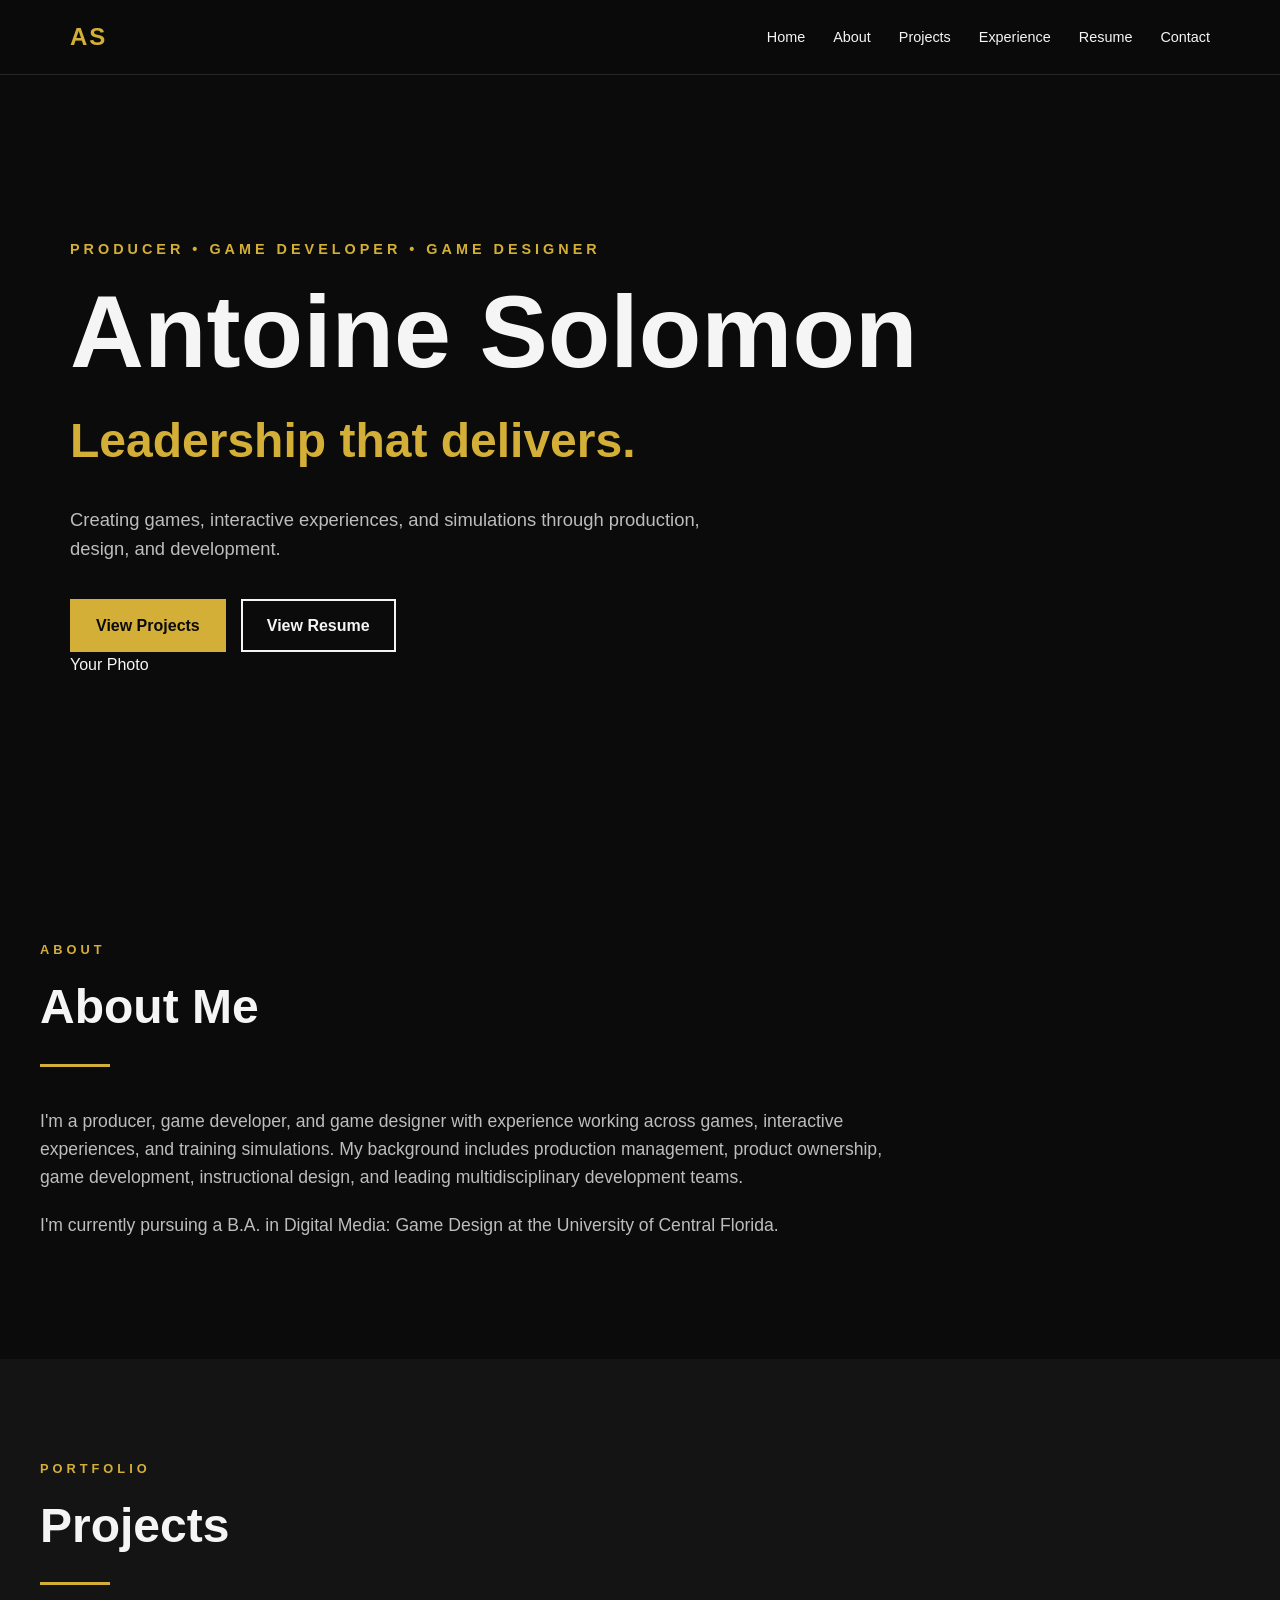
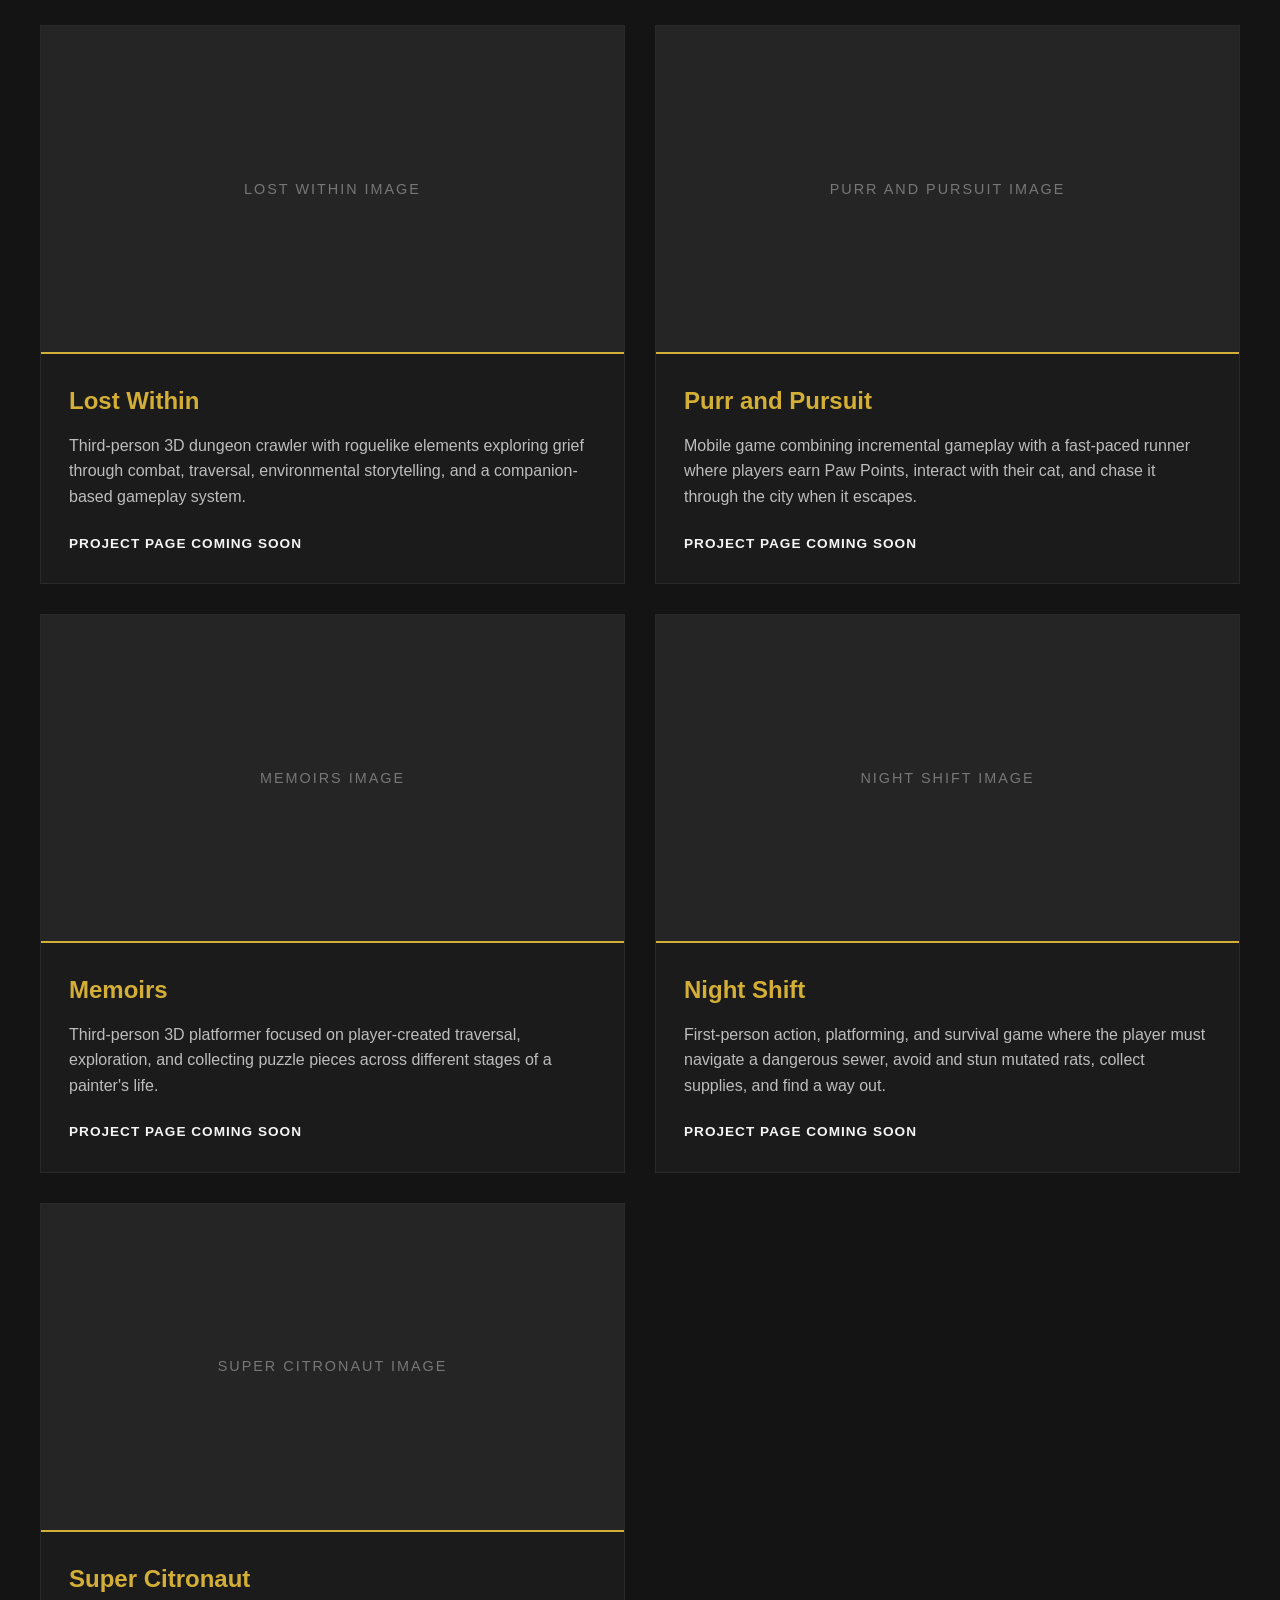
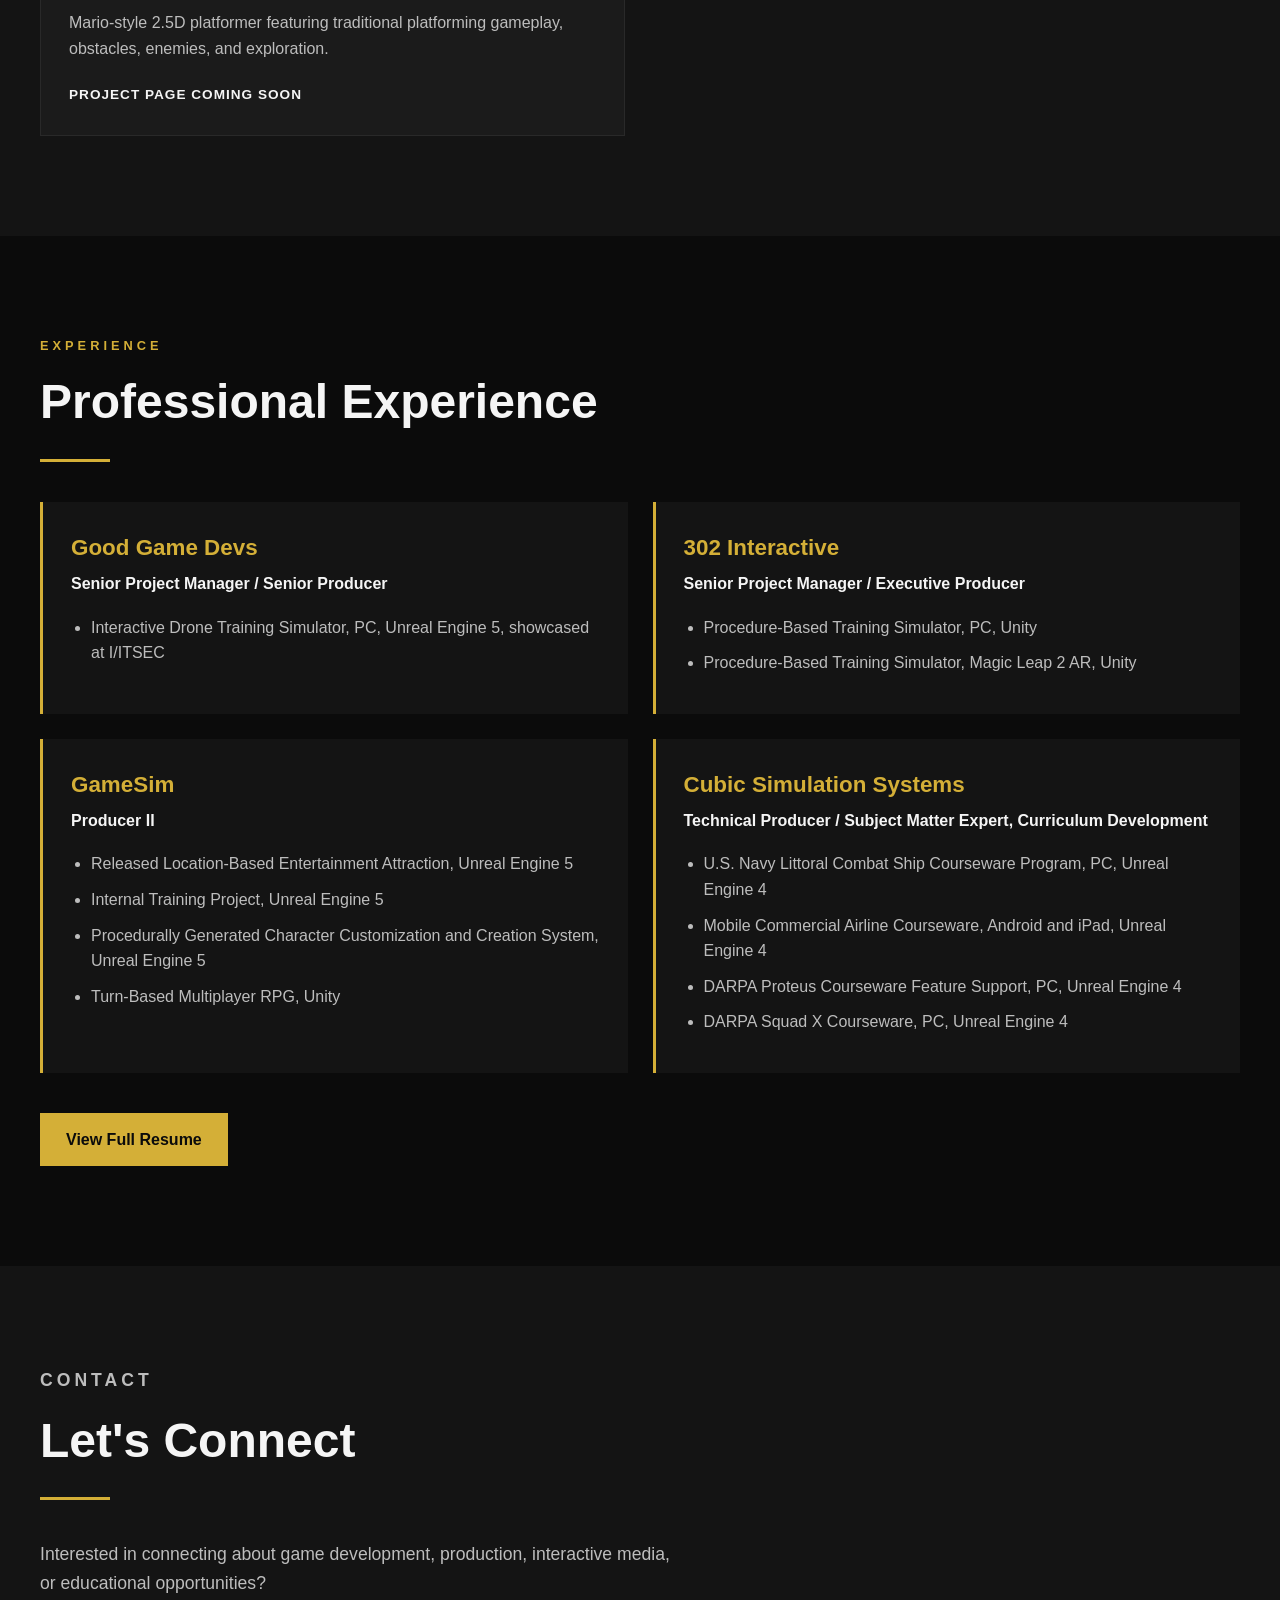
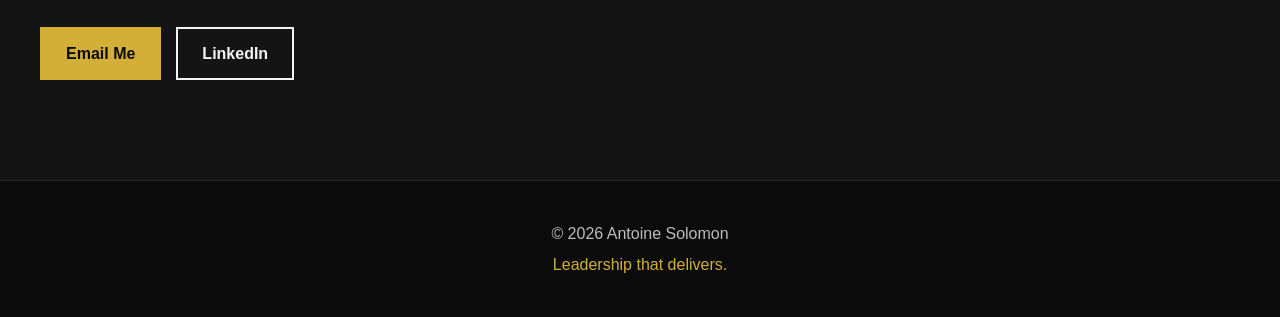
==== index.html @ 5e84ea62 "Update index.html" ====
<!DOCTYPE html>
<html lang="en">

<head>
    <meta charset="UTF-8">
    <meta name="viewport" content="width=device-width, initial-scale=1.0">

    <title>Antoine Solomon | Portfolio</title>

    <link rel="stylesheet" href="style.css">
</head>

<body>

    <!-- Navigation -->
    <nav class="navbar">

        <div class="nav-container">

            <a href="#home" class="nav-logo">AS</a>

            <div class="nav-links">
                <a href="#home">Home</a>
                <a href="#about">About</a>
                <a href="#projects">Projects</a>
                <a href="#experience">Experience</a>
                <a href="resume.html">Resume</a>
                <a href="#contact">Contact</a>
            </div>

        </div>

    </nav>


    <main>

        <!-- Hero -->
        <section id="home" class="hero">

            <div class="hero-container">

                <!-- Hero Text -->
                <div class="hero-content">

                    <p class="hero-intro">
                        PRODUCER • GAME DEVELOPER • GAME DESIGNER
                    </p>

                    <h1>Antoine Solomon</h1>

                    <h2>Leadership that delivers.</h2>

                    <p class="hero-description">
                        Creating games, interactive experiences, and simulations
                        through production, design, and development.
                    </p>

                    <div class="hero-buttons">

                        <a href="#projects" class="button primary-button">
                            View Projects
                        </a>

                        <a href="resume.html" class="button secondary-button">
                            View Resume
                        </a>

                    </div>

                </div>


                <!-- Personal Photo Placeholder -->
                <div class="hero-photo">

                    <div class="photo-placeholder">
                        <span>Your Photo</span>
                    </div>

                </div>

            </div>

        </section>


        <!-- About -->
        <section id="about" class="content-section">

            <div class="section-container">

                <p class="section-label">ABOUT</p>

                <h2>About Me</h2>

                <div class="gold-line"></div>

                <div class="about-content">

                    <p>
                        I'm a producer, game developer, and game designer with
                        experience working across games, interactive experiences,
                        and training simulations. My background includes production
                        management, product ownership, game development,
                        instructional design, and leading multidisciplinary
                        development teams.
                    </p>

                    <p>
                        I'm currently pursuing a B.A. in Digital Media: Game Design
                        at the University of Central Florida.
                    </p>

                </div>

            </div>

        </section>


        <!-- Projects -->
        <section id="projects" class="content-section alternate-section">

            <div class="section-container">

                <p class="section-label">PORTFOLIO</p>

                <h2>Projects</h2>

                <div class="gold-line"></div>


                <div class="project-grid">


                    <!-- Lost Within -->
                    <article class="project-card">

                        <div class="project-image">
                            <span>Lost Within Image</span>
                        </div>

                        <div class="project-info">

                            <h3>Lost Within</h3>

                            <p>
                                Third-person 3D dungeon crawler with roguelike
                                elements exploring grief through combat, traversal,
                                environmental storytelling, and a companion-based
                                gameplay system.
                            </p>

                            <span class="project-link">
                                Project Page Coming Soon
                            </span>

                        </div>

                    </article>


                    <!-- Purr and Pursuit -->
                    <article class="project-card">

                        <div class="project-image">
                            <span>Purr and Pursuit Image</span>
                        </div>

                        <div class="project-info">

                            <h3>Purr and Pursuit</h3>

                            <p>
                                Mobile game combining incremental gameplay with a
                                fast-paced runner where players earn Paw Points,
                                interact with their cat, and chase it through the
                                city when it escapes.
                            </p>

                            <span class="project-link">
                                Project Page Coming Soon
                            </span>

                        </div>

                    </article>


                    <!-- Memoirs -->
                    <article class="project-card">

                        <div class="project-image">
                            <span>Memoirs Image</span>
                        </div>

                        <div class="project-info">

                            <h3>Memoirs</h3>

                            <p>
                                Third-person 3D platformer focused on player-created
                                traversal, exploration, and collecting puzzle pieces
                                across different stages of a painter's life.
                            </p>

                            <span class="project-link">
                                Project Page Coming Soon
                            </span>

                        </div>

                    </article>


                    <!-- Night Shift -->
                    <article class="project-card">

                        <div class="project-image">
                            <span>Night Shift Image</span>
                        </div>

                        <div class="project-info">

                            <h3>Night Shift</h3>

                            <p>
                                First-person action, platforming, and survival game
                                where the player must navigate a dangerous sewer,
                                avoid and stun mutated rats, collect supplies, and
                                find a way out.
                            </p>

                            <span class="project-link">
                                Project Page Coming Soon
                            </span>

                        </div>

                    </article>


                    <!-- Super Citronaut -->
                    <article class="project-card">

                        <div class="project-image">
                            <span>Super Citronaut Image</span>
                        </div>

                        <div class="project-info">

                            <h3>Super Citronaut</h3>

                            <p>
                                Mario-style 2.5D platformer featuring traditional
                                platforming gameplay, obstacles, enemies, and
                                exploration.
                            </p>

                            <span class="project-link">
                                Project Page Coming Soon
                            </span>

                        </div>

                    </article>


                </div>

            </div>

        </section>


        <!-- Professional Experience -->
        <section id="experience" class="content-section">

            <div class="section-container">

                <p class="section-label">EXPERIENCE</p>

                <h2>Professional Experience</h2>

                <div class="gold-line"></div>


                <div class="experience-grid">


                    <!-- Good Game Devs -->
                    <article class="experience-card">

                        <h3>Good Game Devs</h3>

                        <h4>
                            Senior Project Manager / Senior Producer
                        </h4>

                        <ul>
                            <li>
                                Interactive Drone Training Simulator,
                                PC, Unreal Engine 5, showcased at I/ITSEC
                            </li>
                        </ul>

                    </article>


                    <!-- 302 Interactive -->
                    <article class="experience-card">

                        <h3>302 Interactive</h3>

                        <h4>
                            Senior Project Manager / Executive Producer
                        </h4>

                        <ul>
                            <li>
                                Procedure-Based Training Simulator,
                                PC, Unity
                            </li>

                            <li>
                                Procedure-Based Training Simulator,
                                Magic Leap 2 AR, Unity
                            </li>
                        </ul>

                    </article>


                    <!-- GameSim -->
                    <article class="experience-card">

                        <h3>GameSim</h3>

                        <h4>Producer II</h4>

                        <ul>
                            <li>
                                Released Location-Based Entertainment Attraction,
                                Unreal Engine 5
                            </li>

                            <li>
                                Internal Training Project,
                                Unreal Engine 5
                            </li>

                            <li>
                                Procedurally Generated Character Customization
                                and Creation System, Unreal Engine 5
                            </li>

                            <li>
                                Turn-Based Multiplayer RPG,
                                Unity
                            </li>
                        </ul>

                    </article>


                    <!-- Cubic Simulation Systems -->
                    <article class="experience-card">

                        <h3>Cubic Simulation Systems</h3>

                        <h4>
                            Technical Producer / Subject Matter Expert,
                            Curriculum Development
                        </h4>

                        <ul>
                            <li>
                                U.S. Navy Littoral Combat Ship Courseware Program,
                                PC, Unreal Engine 4
                            </li>

                            <li>
                                Mobile Commercial Airline Courseware,
                                Android and iPad, Unreal Engine 4
                            </li>

                            <li>
                                DARPA Proteus Courseware Feature Support,
                                PC, Unreal Engine 4
                            </li>

                            <li>
                                DARPA Squad X Courseware,
                                PC, Unreal Engine 4
                            </li>
                        </ul>

                    </article>


                </div>


                <div class="resume-button-container">

                    <a href="resume.html" class="button primary-button">
                        View Full Resume
                    </a>

                </div>

            </div>

        </section>


        <!-- Contact -->
        <section id="contact" class="content-section contact-section">

            <div class="section-container">

                <p class="section-label">CONTACT</p>

                <h2>Let's Connect</h2>

                <div class="gold-line"></div>

                <p>
                    Interested in connecting about game development, production,
                    interactive media, or educational opportunities?
                </p>


                <div class="contact-links">

                    <a href="mailto:twanxsolo@gmail.com"
                       class="button primary-button">
                        Email Me
                    </a>

                    <a href="https://www.linkedin.com/in/antoine-solomon"
                       target="_blank"
                       rel="noopener noreferrer"
                       class="button secondary-button">
                        LinkedIn
                    </a>

                </div>

            </div>

        </section>

    </main>


    <!-- Footer -->
    <footer>

        <p>
            &copy; 2026 Antoine Solomon
        </p>

        <p class="footer-tagline">
            Leadership that delivers.
        </p>

    </footer>

</body>

</html>
---- style.css ----
/* ========================================
   GENERAL
======================================== */

* {
    box-sizing: border-box;
    margin: 0;
    padding: 0;
}

html {
    scroll-behavior: smooth;
}

body {
    background-color: #0b0b0b;
    color: #f5f5f5;
    font-family: Arial, Helvetica, sans-serif;
    line-height: 1.6;
}

a {
    color: inherit;
    text-decoration: none;
}


/* ========================================
   COLOR VARIABLES
======================================== */

:root {
    --black: #0b0b0b;
    --dark-gray: #141414;
    --card-gray: #1b1b1b;
    --white: #f5f5f5;
    --light-gray: #bdbdbd;
    --gold: #d4af37;
}


/* ========================================
   NAVIGATION
======================================== */

.navbar {
    background-color: rgba(11, 11, 11, 0.95);
    border-bottom: 1px solid #262626;
    position: sticky;
    top: 0;
    z-index: 1000;
}

.nav-container {
    max-width: 1200px;
    margin: auto;
    padding: 18px 30px;

    display: flex;
    justify-content: space-between;
    align-items: center;
}

.nav-logo {
    color: var(--gold);
    font-size: 1.5rem;
    font-weight: bold;
    letter-spacing: 2px;
}

.nav-links {
    display: flex;
    gap: 28px;
}

.nav-links a {
    color: var(--white);
    font-size: 0.9rem;
    transition: 0.3s;
}

.nav-links a:hover {
    color: var(--gold);
}


/* ========================================
   HERO
======================================== */

.hero {
    min-height: 85vh;

    display: flex;
    align-items: center;

    max-width: 1200px;
    margin: auto;
    padding: 100px 30px;
}

.hero-content {
    max-width: 850px;
}

.hero-intro {
    color: var(--gold);
    font-size: 0.9rem;
    font-weight: bold;
    letter-spacing: 4px;
    margin-bottom: 20px;
}

.hero h1 {
    color: var(--white);
    font-size: clamp(3rem, 8vw, 6.5rem);
    line-height: 1;
    margin-bottom: 20px;
}

.hero h2 {
    color: var(--gold);
    font-size: clamp(1.8rem, 4vw, 3rem);
    margin-bottom: 25px;
}

.hero-description {
    color: var(--light-gray);
    max-width: 650px;
    font-size: 1.15rem;
    margin-bottom: 35px;
}

.hero-buttons {
    display: flex;
    gap: 15px;
    flex-wrap: wrap;
}


/* ========================================
   BUTTONS
======================================== */

.button {
    display: inline-block;
    padding: 12px 24px;
    font-weight: bold;
    transition: 0.3s;
}

.primary-button {
    background-color: var(--gold);
    color: var(--black);
    border: 2px solid var(--gold);
}

.primary-button:hover {
    background-color: transparent;
    color: var(--gold);
}

.secondary-button {
    background-color: transparent;
    color: var(--white);
    border: 2px solid var(--white);
}

.secondary-button:hover {
    border-color: var(--gold);
    color: var(--gold);
}


/* ========================================
   SECTIONS
======================================== */

.content-section {
    padding: 100px 30px;
}

.alternate-section {
    background-color: var(--dark-gray);
}

.section-container {
    max-width: 1200px;
    margin: auto;
}

.section-label {
    color: var(--gold);
    font-size: 0.8rem;
    font-weight: bold;
    letter-spacing: 4px;
    margin-bottom: 8px;
}

.content-section h2 {
    font-size: clamp(2rem, 4vw, 3rem);
}

.gold-line {
    width: 70px;
    height: 3px;
    background-color: var(--gold);
    margin: 18px 0 40px;
}


/* ========================================
   ABOUT
======================================== */

.about-content {
    max-width: 850px;
}

.about-content p {
    color: var(--light-gray);
    font-size: 1.1rem;
    margin-bottom: 20px;
}


/* ========================================
   PROJECTS
======================================== */

.project-grid {
    display: grid;
    grid-template-columns: repeat(2, 1fr);
    gap: 30px;
}

.project-card {
    background-color: var(--card-gray);
    border: 1px solid #292929;
    overflow: hidden;
    transition: 0.3s;
}

.project-card:hover {
    transform: translateY(-5px);
    border-color: var(--gold);
}

.project-image {
    width: 100%;
    aspect-ratio: 16 / 9;
    background-color: #252525;

    display: flex;
    align-items: center;
    justify-content: center;

    border-bottom: 2px solid var(--gold);
}

.project-image span {
    color: #777777;
    font-size: 0.9rem;
    letter-spacing: 2px;
    text-transform: uppercase;
}

.project-info {
    padding: 28px;
}

.project-info h3 {
    color: var(--gold);
    font-size: 1.5rem;
    margin-bottom: 12px;
}

.project-info p {
    color: var(--light-gray);
    margin-bottom: 20px;
}

.project-link {
    color: var(--white);
    font-size: 0.85rem;
    font-weight: bold;
    letter-spacing: 1px;
    text-transform: uppercase;
}


/* ========================================
   EXPERIENCE
======================================== */

.experience-grid {
    display: grid;
    grid-template-columns: repeat(2, 1fr);
    gap: 25px;
}

.experience-card {
    background-color: var(--dark-gray);
    border-left: 3px solid var(--gold);
    padding: 28px;
}

.experience-card h3 {
    color: var(--gold);
    font-size: 1.4rem;
    margin-bottom: 5px;
}

.experience-card h4 {
    color: var(--white);
    margin-bottom: 18px;
}

.experience-card ul {
    padding-left: 20px;
}

.experience-card li {
    color: var(--light-gray);
    margin-bottom: 10px;
}

.resume-button-container {
    margin-top: 40px;
}


/* ========================================
   CONTACT
======================================== */

.contact-section {
    background-color: var(--dark-gray);
}

.contact-section p {
    color: var(--light-gray);
    max-width: 650px;
    font-size: 1.1rem;
}

.contact-links {
    display: flex;
    gap: 15px;
    flex-wrap: wrap;
    margin-top: 30px;
}


/* ========================================
   FOOTER
======================================== */

footer {
    text-align: center;
    padding: 40px 20px;
    border-top: 1px solid #262626;
    color: var(--light-gray);
}

.footer-tagline {
    color: var(--gold);
    margin-top: 5px;
}


/* ========================================
   MOBILE
======================================== */

@media (max-width: 800px) {

    .nav-container {
        flex-direction: column;
        gap: 15px;
    }

    .nav-links {
        gap: 15px;
        flex-wrap: wrap;
        justify-content: center;
    }

    .hero {
        min-height: 75vh;
        padding-top: 80px;
        padding-bottom: 80px;
    }

    .project-grid {
        grid-template-columns: 1fr;
    }

    .experience-grid {
        grid-template-columns: 1fr;
    }

}


@media (max-width: 500px) {

    .nav-links {
        font-size: 0.8rem;
    }

    .content-section {
        padding: 70px 20px;
    }

    .hero {
        padding-left: 20px;
        padding-right: 20px;
    }

}
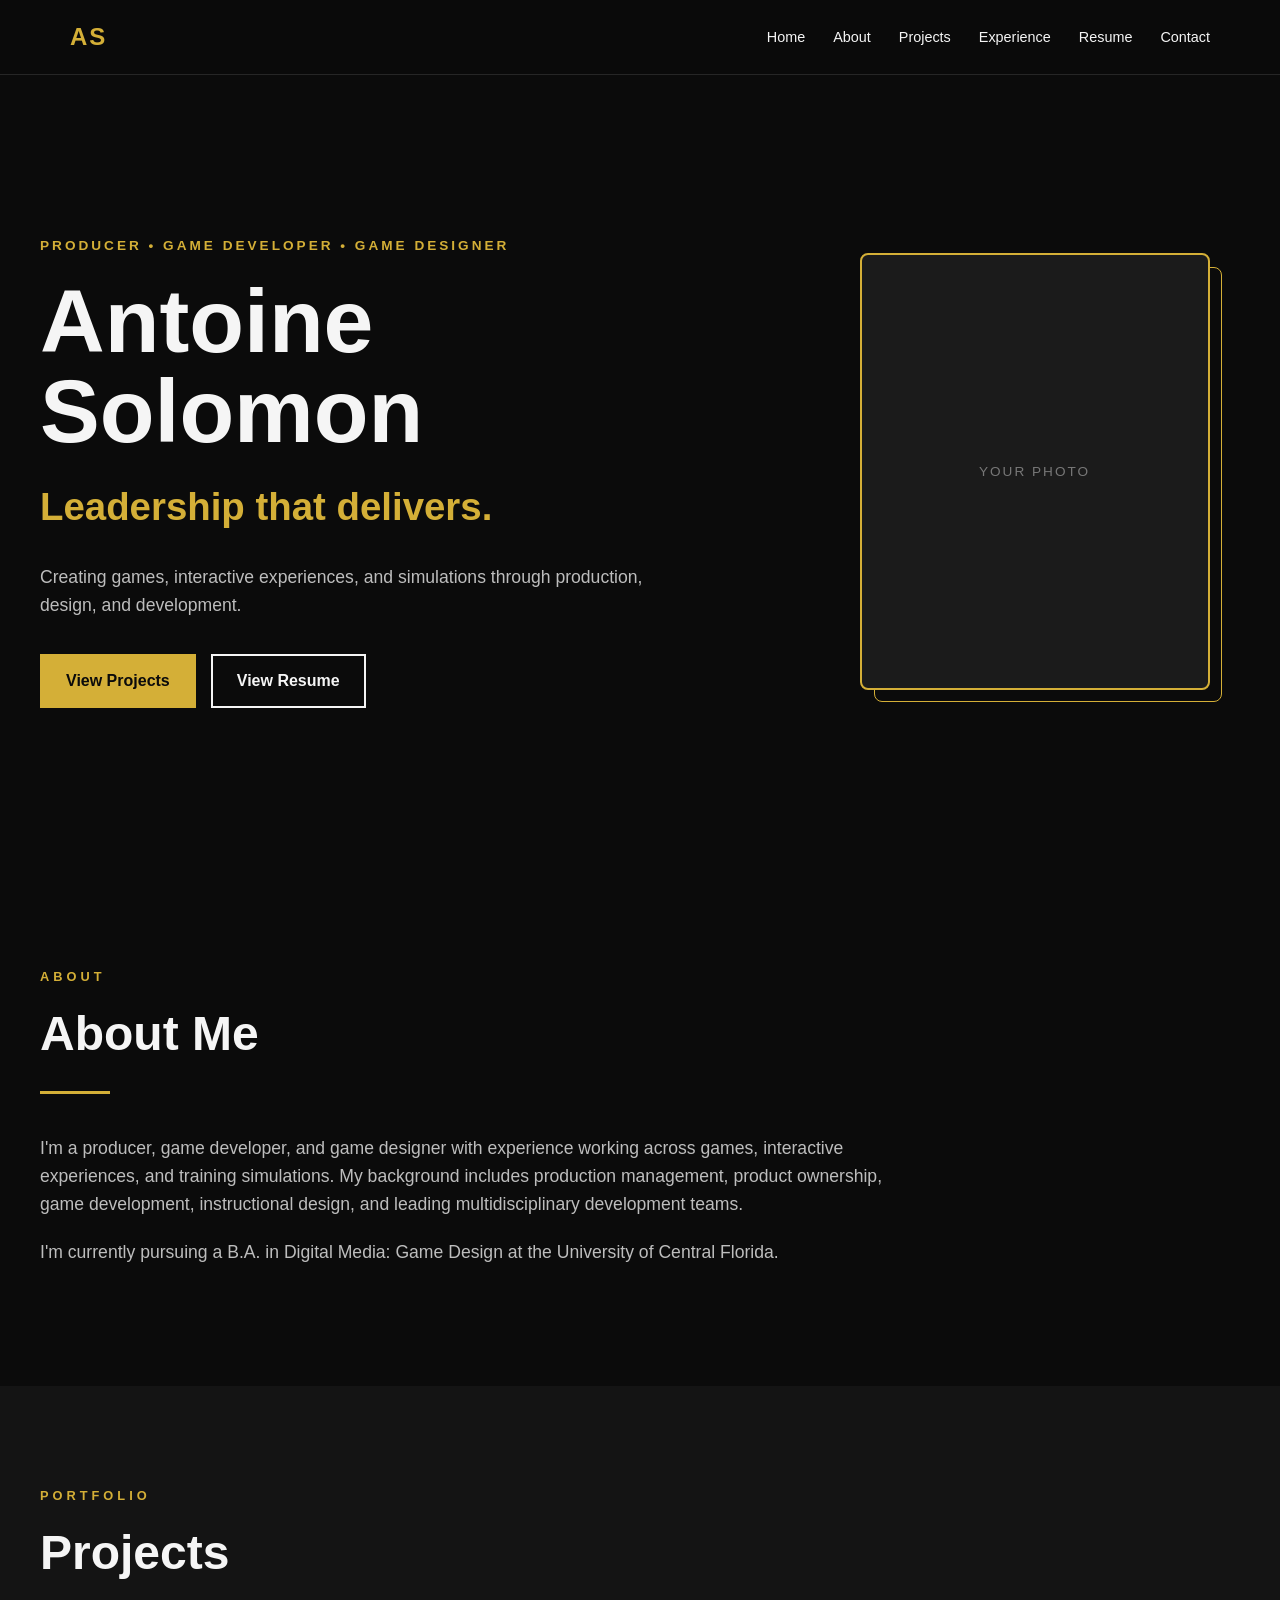
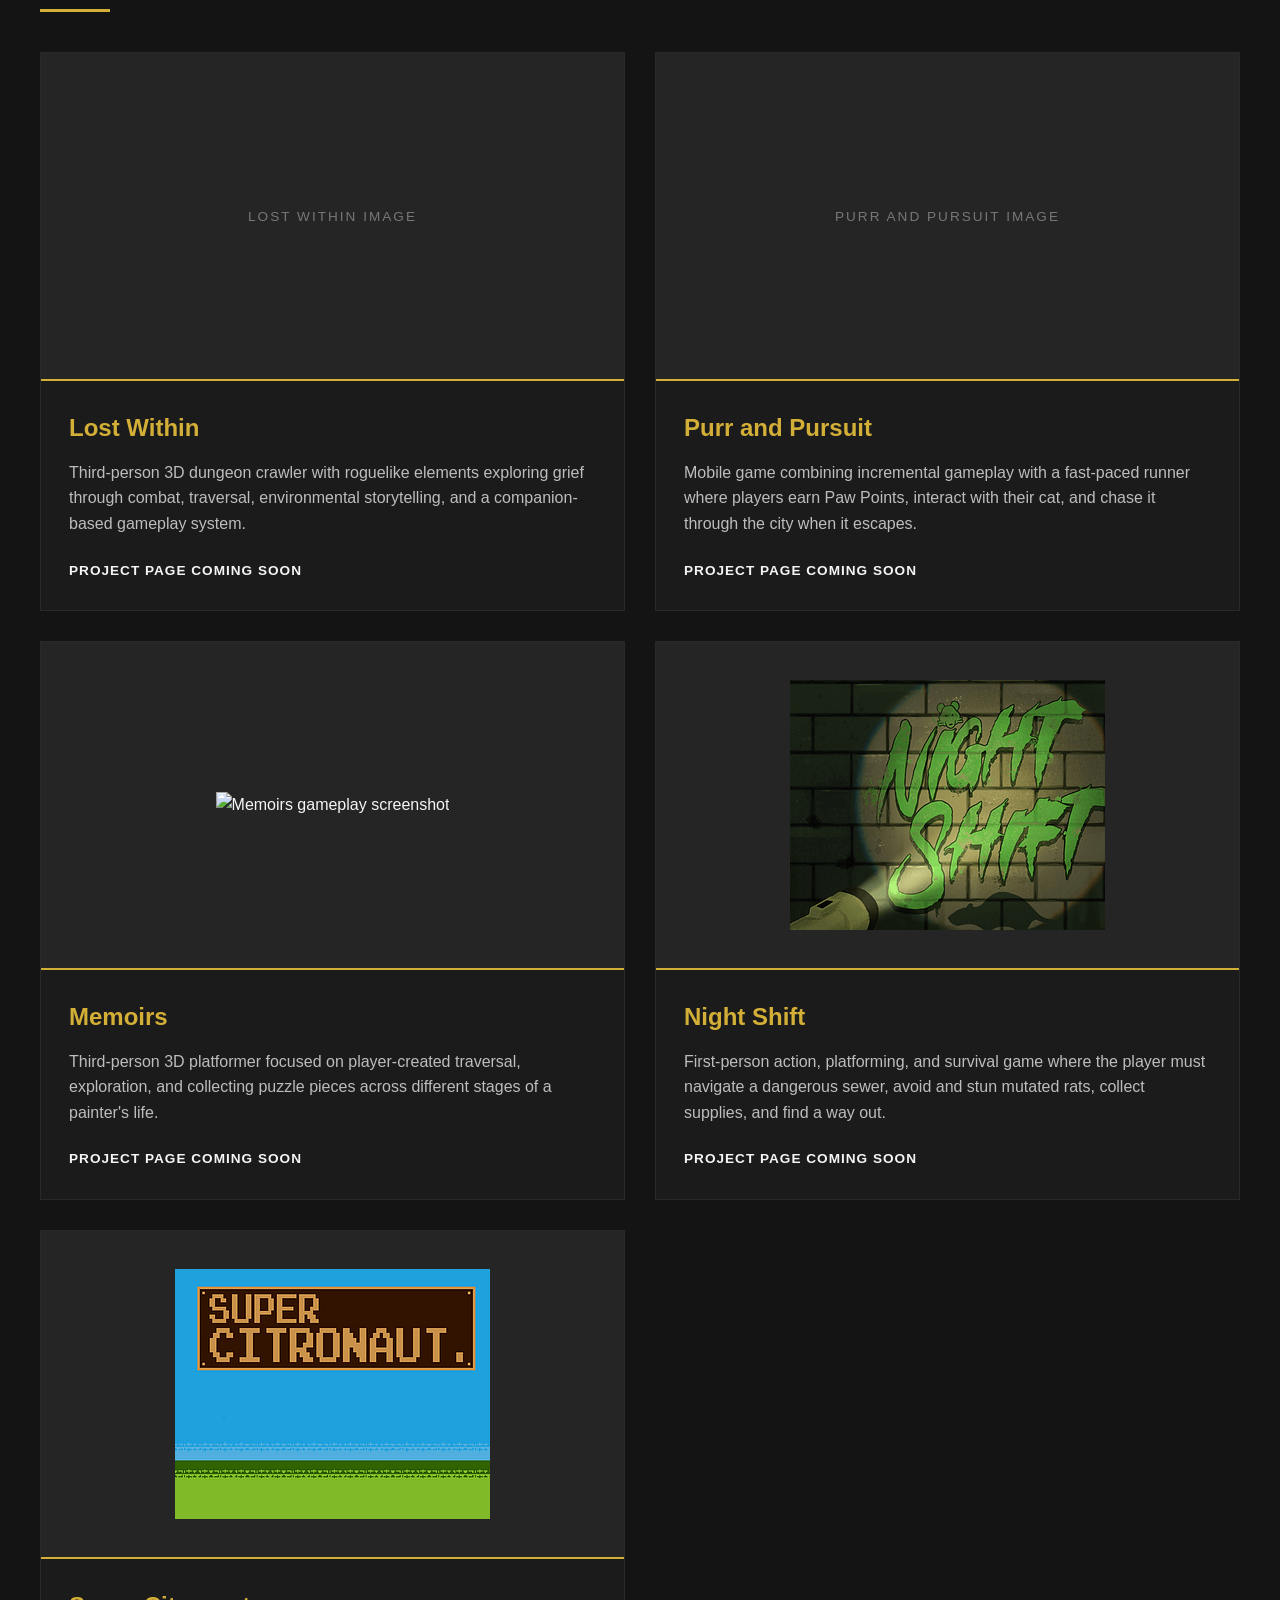
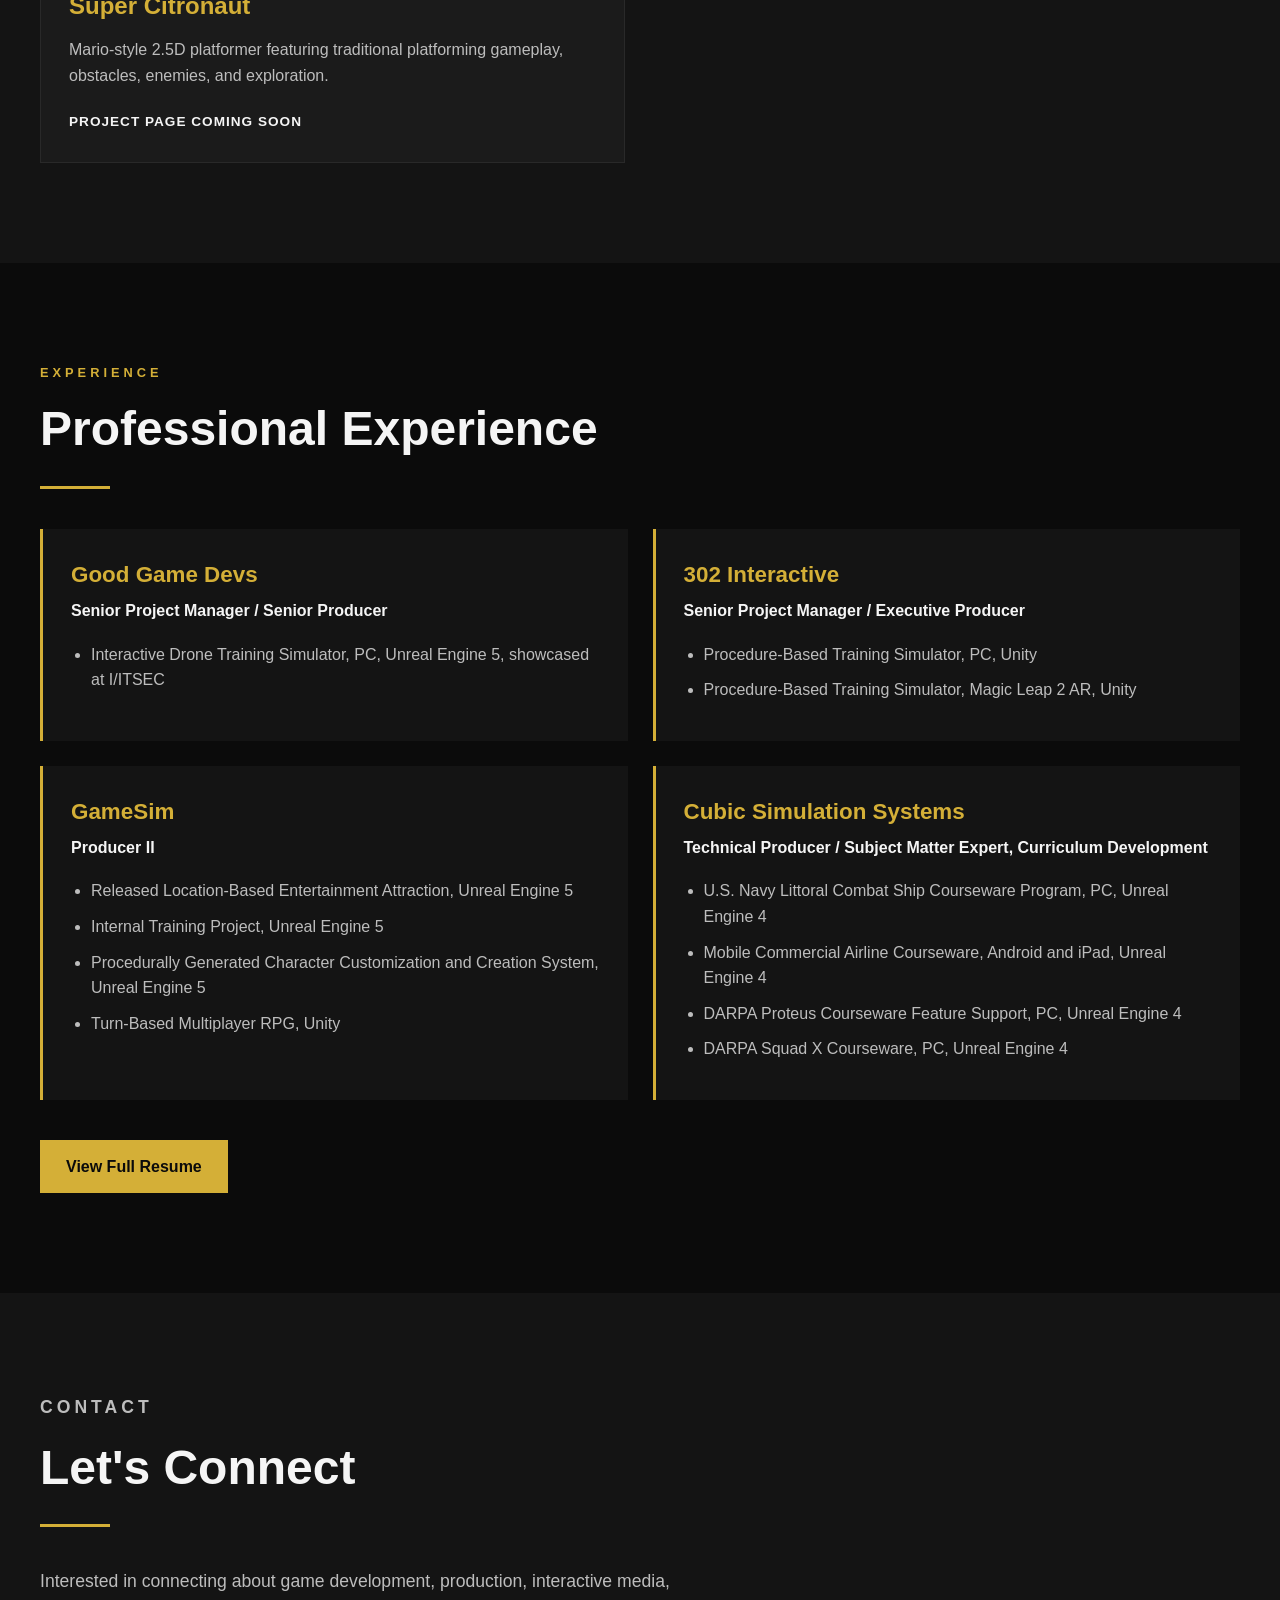
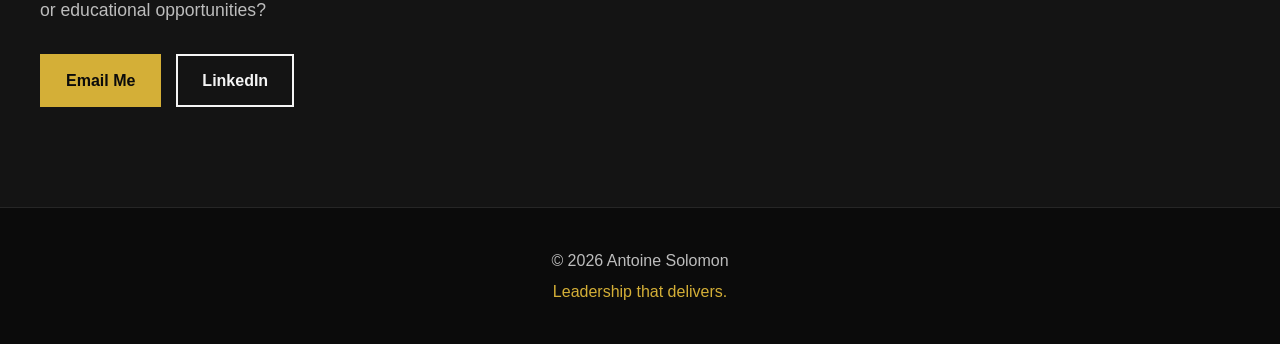
==== commit 4e41a551: "Update index.html" ====
--- a/index.html
+++ b/index.html
@@ -192,7 +192,8 @@
                     <article class="project-card">
 
                         <div class="project-image">
-                            <span>Memoirs Image</span>
+                            <img src="Images/Memoris.png"
+                                 alt="Memoirs gameplay screenshot">
                         </div>
 
                         <div class="project-info">
@@ -218,7 +219,8 @@
                     <article class="project-card">
 
                         <div class="project-image">
-                            <span>Night Shift Image</span>
+                            <img src="Images/NightShift.png"
+                                 alt="Night Shift gameplay screenshot">
                         </div>
 
                         <div class="project-info">
@@ -245,7 +247,8 @@
                     <article class="project-card">
 
                         <div class="project-image">
-                            <span>Super Citronaut Image</span>
+                            <img src="Images/SuperCitronaut.png"
+                                 alt="Super Citronaut gameplay screenshot">
                         </div>
 
                         <div class="project-info">
--- a/style.css
+++ b/style.css
@@ -26,7 +26,7 @@
 
 
 /* ========================================
-   COLOR VARIABLES
+   COLORS
 ======================================== */
 
 :root {
@@ -44,7 +44,7 @@
 ======================================== */
 
 .navbar {
-    background-color: rgba(11, 11, 11, 0.95);
+    background-color: rgba(11, 11, 11, 0.96);
     border-bottom: 1px solid #262626;
     position: sticky;
     top: 0;
@@ -89,45 +89,52 @@
 ======================================== */
 
 .hero {
-    min-height: 85vh;
-
+    min-height: 88vh;
     display: flex;
     align-items: center;
-
+    padding: 90px 30px;
+}
+
+.hero-container {
+    width: 100%;
     max-width: 1200px;
     margin: auto;
-    padding: 100px 30px;
+
+    display: grid;
+    grid-template-columns: 1.4fr 0.8fr;
+    gap: 70px;
+    align-items: center;
 }
 
 .hero-content {
-    max-width: 850px;
+    max-width: 750px;
 }
 
 .hero-intro {
     color: var(--gold);
-    font-size: 0.9rem;
+    font-size: 0.85rem;
     font-weight: bold;
-    letter-spacing: 4px;
+    letter-spacing: 3px;
     margin-bottom: 20px;
 }
 
 .hero h1 {
     color: var(--white);
-    font-size: clamp(3rem, 8vw, 6.5rem);
+    font-size: clamp(3rem, 7vw, 6rem);
     line-height: 1;
     margin-bottom: 20px;
 }
 
 .hero h2 {
     color: var(--gold);
-    font-size: clamp(1.8rem, 4vw, 3rem);
+    font-size: clamp(1.8rem, 3vw, 2.8rem);
     margin-bottom: 25px;
 }
 
 .hero-description {
     color: var(--light-gray);
     max-width: 650px;
-    font-size: 1.15rem;
+    font-size: 1.1rem;
     margin-bottom: 35px;
 }
 
@@ -135,6 +142,56 @@
     display: flex;
     gap: 15px;
     flex-wrap: wrap;
+}
+
+
+/* ========================================
+   PERSONAL PHOTO
+======================================== */
+
+.hero-photo {
+    display: flex;
+    justify-content: center;
+}
+
+.photo-placeholder {
+    width: 100%;
+    max-width: 350px;
+    aspect-ratio: 4 / 5;
+
+    background-color: var(--card-gray);
+
+    border: 2px solid var(--gold);
+    border-radius: 8px;
+
+    display: flex;
+    align-items: center;
+    justify-content: center;
+
+    position: relative;
+}
+
+.photo-placeholder::before {
+    content: "";
+    position: absolute;
+
+    width: 100%;
+    height: 100%;
+
+    border: 1px solid var(--gold);
+    border-radius: 8px;
+
+    top: 12px;
+    left: 12px;
+
+    z-index: -1;
+}
+
+.photo-placeholder span {
+    color: #777777;
+    font-size: 0.85rem;
+    letter-spacing: 2px;
+    text-transform: uppercase;
 }
 
 
@@ -249,6 +306,7 @@
 .project-image {
     width: 100%;
     aspect-ratio: 16 / 9;
+
     background-color: #252525;
 
     display: flex;
@@ -260,7 +318,7 @@
 
 .project-image span {
     color: #777777;
-    font-size: 0.9rem;
+    font-size: 0.85rem;
     letter-spacing: 2px;
     text-transform: uppercase;
 }
@@ -359,13 +417,51 @@
 footer {
     text-align: center;
     padding: 40px 20px;
+
     border-top: 1px solid #262626;
+
     color: var(--light-gray);
 }
 
 .footer-tagline {
     color: var(--gold);
     margin-top: 5px;
+}
+
+
+/* ========================================
+   TABLET
+======================================== */
+
+@media (max-width: 900px) {
+
+    .hero-container {
+        grid-template-columns: 1fr;
+        text-align: center;
+    }
+
+    .hero-content {
+        margin: auto;
+    }
+
+    .hero-description {
+        margin-left: auto;
+        margin-right: auto;
+        margin-bottom: 35px;
+    }
+
+    .hero-buttons {
+        justify-content: center;
+    }
+
+    .hero-photo {
+        order: -1;
+    }
+
+    .photo-placeholder {
+        max-width: 260px;
+    }
+
 }
 
 
@@ -386,12 +482,6 @@
         justify-content: center;
     }
 
-    .hero {
-        min-height: 75vh;
-        padding-top: 80px;
-        padding-bottom: 80px;
-    }
-
     .project-grid {
         grid-template-columns: 1fr;
     }
@@ -405,17 +495,328 @@
 
 @media (max-width: 500px) {
 
-    .nav-links {
-        font-size: 0.8rem;
-    }
-
     .content-section {
         padding: 70px 20px;
     }
 
     .hero {
-        padding-left: 20px;
-        padding-right: 20px;
-    }
-
-}
+        padding: 70px 20px;
+    }
+
+    .hero h1 {
+        font-size: 3rem;
+    }
+
+    .hero-intro {
+        font-size: 0.7rem;
+        letter-spacing: 2px;
+    }
+
+    .photo-placeholder {
+        max-width: 220px;
+    }
+
+}
+/* ========================================
+   RESUME PAGE
+======================================== */
+
+.active-link {
+    color: var(--gold) !important;
+}
+
+
+/* Resume Hero */
+
+.resume-hero {
+    min-height: 70vh;
+
+    display: flex;
+    align-items: center;
+
+    padding: 100px 30px;
+
+    background-color: var(--black);
+}
+
+.resume-hero h1 {
+    color: var(--white);
+
+    font-size: clamp(3.5rem, 8vw, 6.5rem);
+    line-height: 1;
+
+    margin-bottom: 20px;
+}
+
+.resume-hero h2 {
+    color: var(--gold);
+
+    font-size: clamp(1.8rem, 4vw, 3rem);
+
+    margin-bottom: 25px;
+}
+
+.resume-hero-description {
+    color: var(--light-gray);
+
+    max-width: 700px;
+
+    font-size: 1.15rem;
+
+    margin-bottom: 35px;
+}
+
+
+/* Profile */
+
+.resume-profile-card {
+    max-width: 950px;
+
+    background-color: var(--dark-gray);
+
+    border-left: 3px solid var(--gold);
+
+    padding: 35px;
+}
+
+.resume-profile-card p {
+    color: var(--light-gray);
+
+    font-size: 1.05rem;
+    line-height: 1.8;
+
+    margin-bottom: 18px;
+}
+
+.resume-profile-card p:last-child {
+    margin-bottom: 0;
+}
+
+
+/* Experience Grid */
+
+.resume-card-grid {
+    display: grid;
+
+    grid-template-columns: repeat(2, 1fr);
+
+    gap: 25px;
+}
+
+
+/* Experience Cards */
+
+.resume-card {
+    background-color: var(--card-gray);
+
+    border: 1px solid #292929;
+    border-top: 3px solid var(--gold);
+
+    padding: 30px;
+
+    transition: 0.3s;
+}
+
+.resume-card:hover {
+    transform: translateY(-5px);
+
+    border-color: var(--gold);
+}
+
+.resume-card-type {
+    color: var(--gold);
+
+    font-size: 0.7rem;
+    font-weight: bold;
+
+    letter-spacing: 2px;
+
+    margin-bottom: 12px;
+}
+
+.resume-card h3 {
+    color: var(--white);
+
+    font-size: 1.35rem;
+
+    line-height: 1.3;
+
+    margin-bottom: 8px;
+}
+
+.resume-card h4 {
+    color: var(--gold);
+
+    font-size: 1rem;
+
+    margin-bottom: 5px;
+}
+
+.resume-subtitle {
+    color: var(--light-gray);
+
+    font-size: 0.9rem;
+
+    margin-bottom: 18px;
+}
+
+.resume-card ul {
+    padding-left: 20px;
+
+    margin-top: 20px;
+}
+
+.resume-card li {
+    color: var(--light-gray);
+
+    margin-bottom: 10px;
+}
+
+
+/* Education */
+
+.education-grid {
+    display: grid;
+
+    grid-template-columns: repeat(2, 1fr);
+
+    gap: 25px;
+}
+
+.education-card {
+    background-color: var(--dark-gray);
+
+    border: 1px solid #292929;
+    border-left: 3px solid var(--gold);
+
+    padding: 30px;
+
+    transition: 0.3s;
+}
+
+.education-card:hover {
+    transform: translateY(-5px);
+
+    border-color: var(--gold);
+}
+
+.education-card h3 {
+    color: var(--gold);
+
+    font-size: 1.35rem;
+
+    margin-bottom: 8px;
+}
+
+.education-card p {
+    color: var(--light-gray);
+}
+
+
+/* Skills */
+
+.skills-grid {
+    display: grid;
+
+    grid-template-columns: repeat(2, 1fr);
+
+    gap: 25px;
+}
+
+.skill-card {
+    background-color: var(--card-gray);
+
+    border: 1px solid #292929;
+
+    padding: 30px;
+
+    transition: 0.3s;
+}
+
+.skill-card:hover {
+    transform: translateY(-5px);
+
+    border-color: var(--gold);
+}
+
+.skill-card h3 {
+    color: var(--gold);
+
+    font-size: 1.25rem;
+
+    margin-bottom: 15px;
+}
+
+.skill-card p {
+    color: var(--light-gray);
+
+    line-height: 1.8;
+}
+
+
+/* Contact */
+
+.resume-contact-section {
+    background-color: var(--black);
+}
+
+.resume-contact-text {
+    color: var(--light-gray);
+
+    max-width: 650px;
+
+    font-size: 1.1rem;
+}
+
+
+/* ========================================
+   RESUME TABLET
+======================================== */
+
+@media (max-width: 900px) {
+
+    .resume-card-grid {
+        grid-template-columns: 1fr;
+    }
+
+}
+
+
+/* ========================================
+   RESUME MOBILE
+======================================== */
+
+@media (max-width: 800px) {
+
+    .resume-hero {
+        min-height: auto;
+
+        padding: 80px 20px;
+    }
+
+    .education-grid {
+        grid-template-columns: 1fr;
+    }
+
+    .skills-grid {
+        grid-template-columns: 1fr;
+    }
+
+}
+
+
+@media (max-width: 500px) {
+
+    .resume-hero h1 {
+        font-size: 3rem;
+    }
+
+    .resume-profile-card {
+        padding: 25px;
+    }
+
+    .resume-card {
+        padding: 25px;
+    }
+
+}
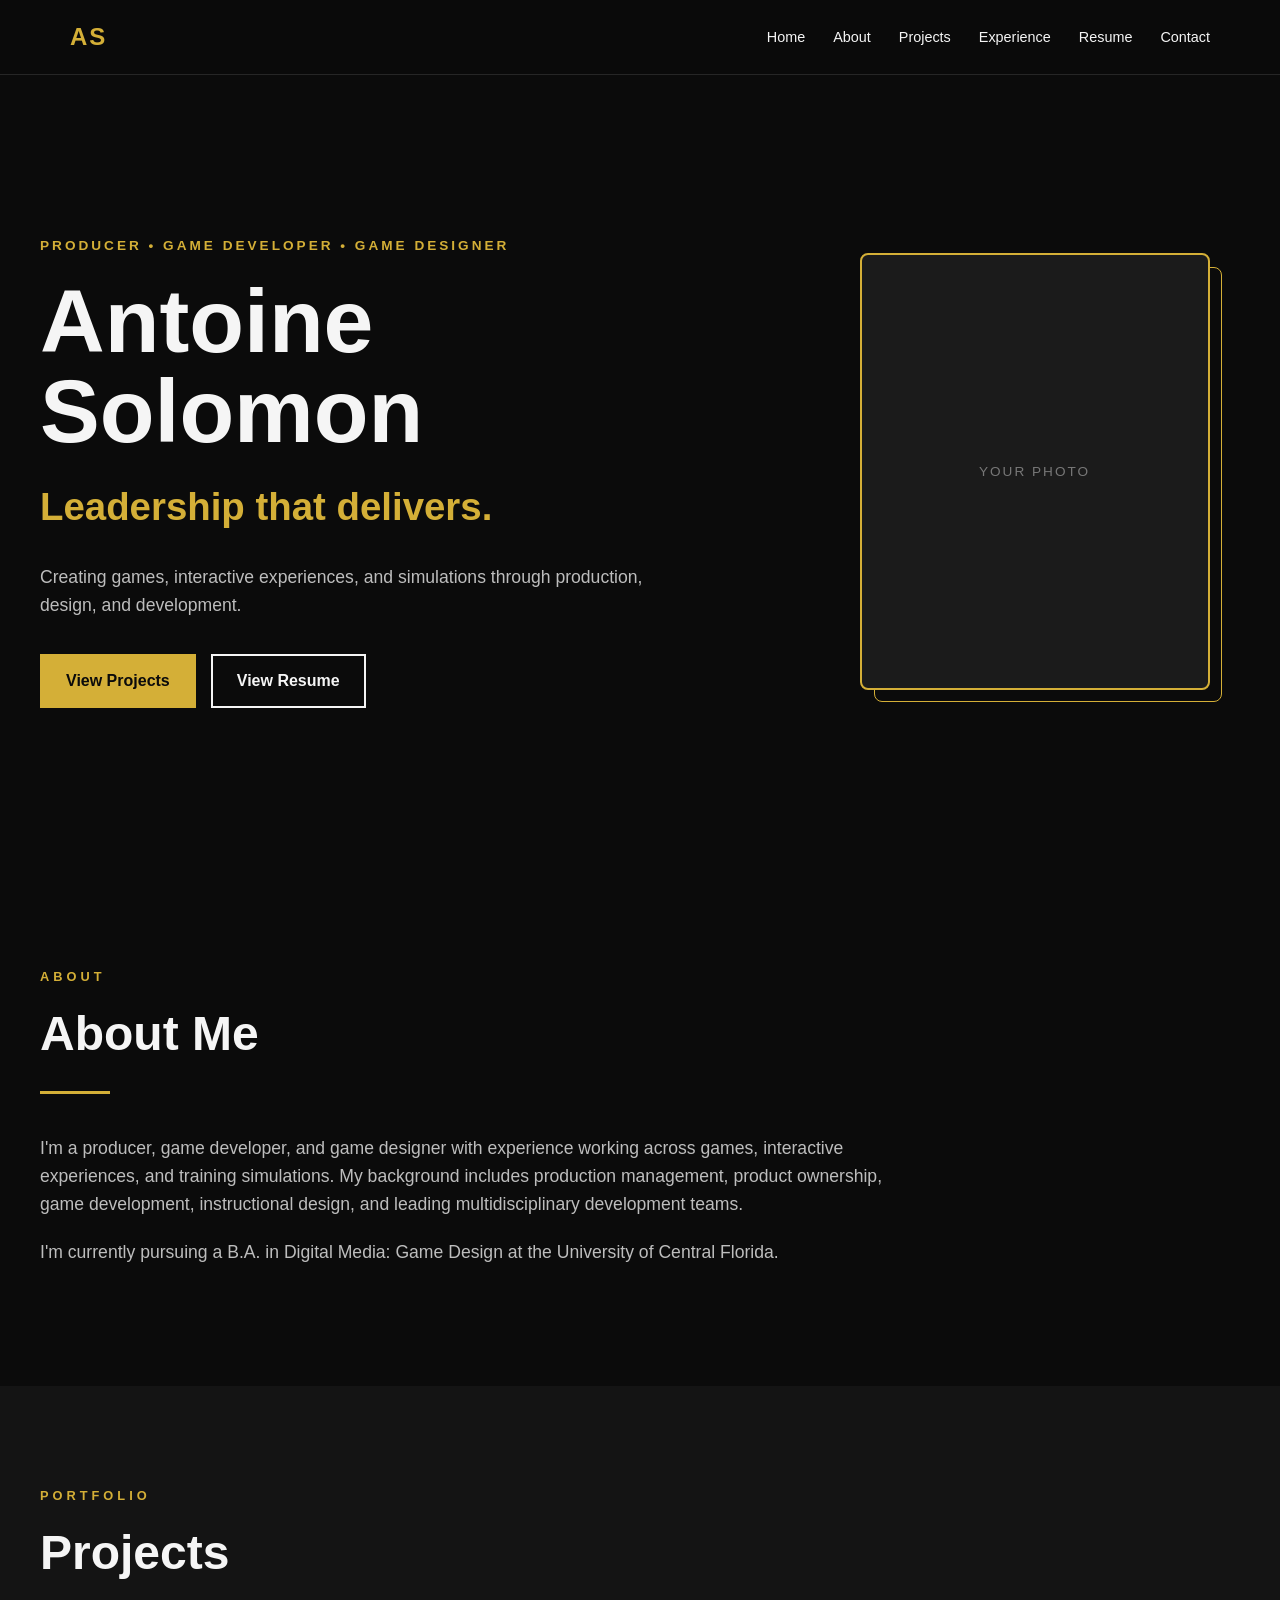
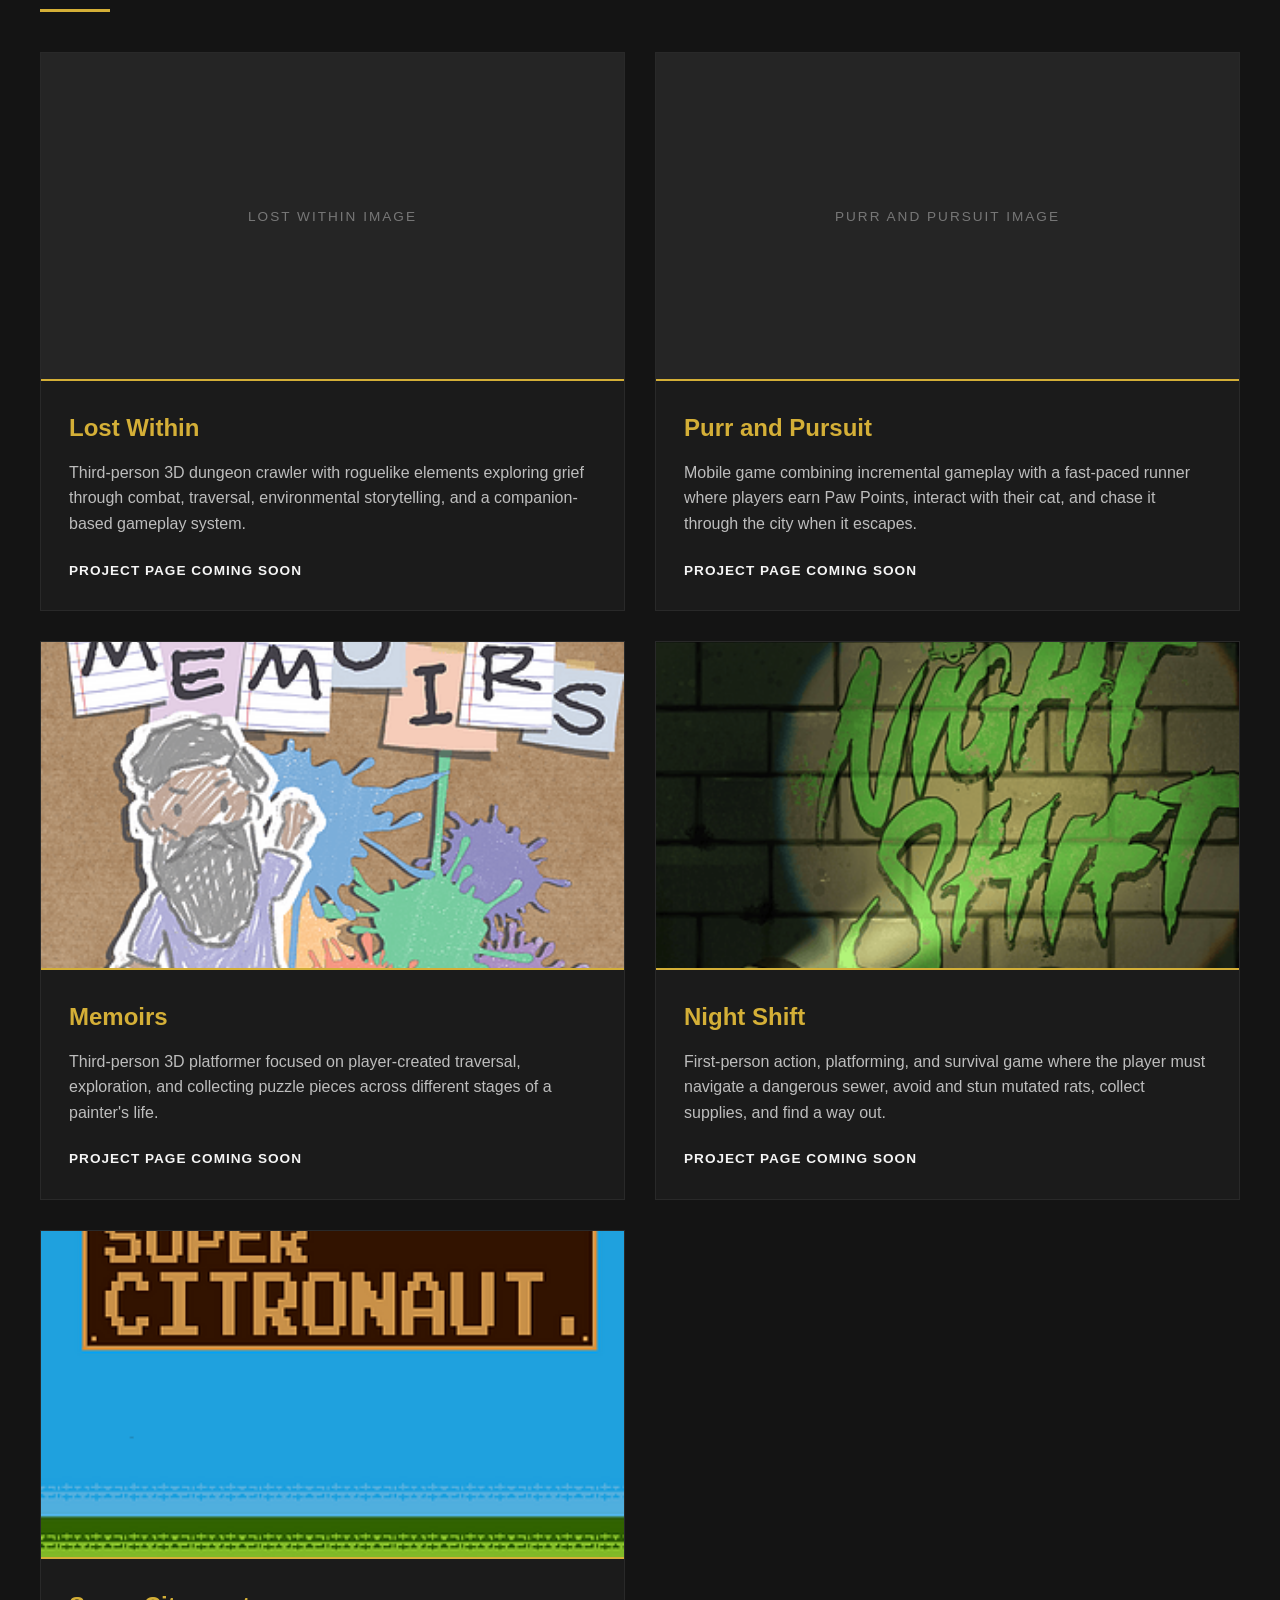
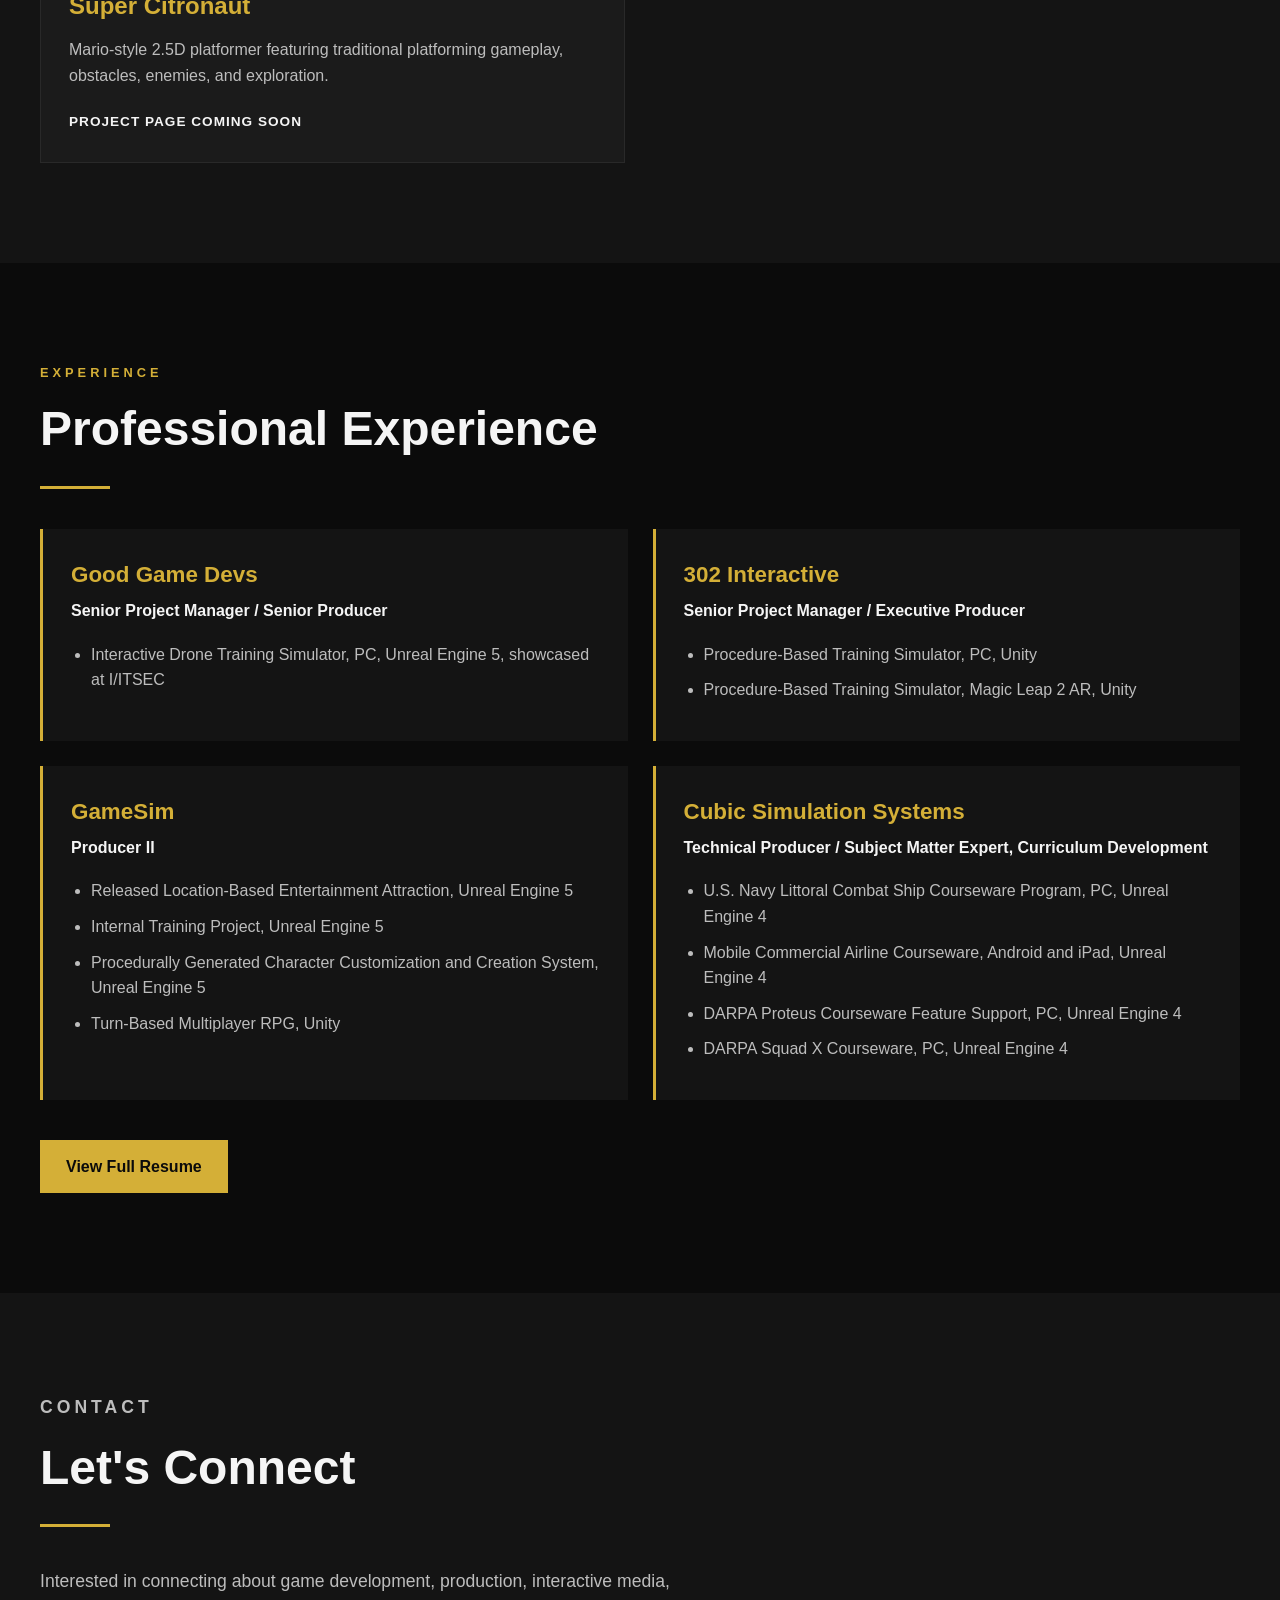
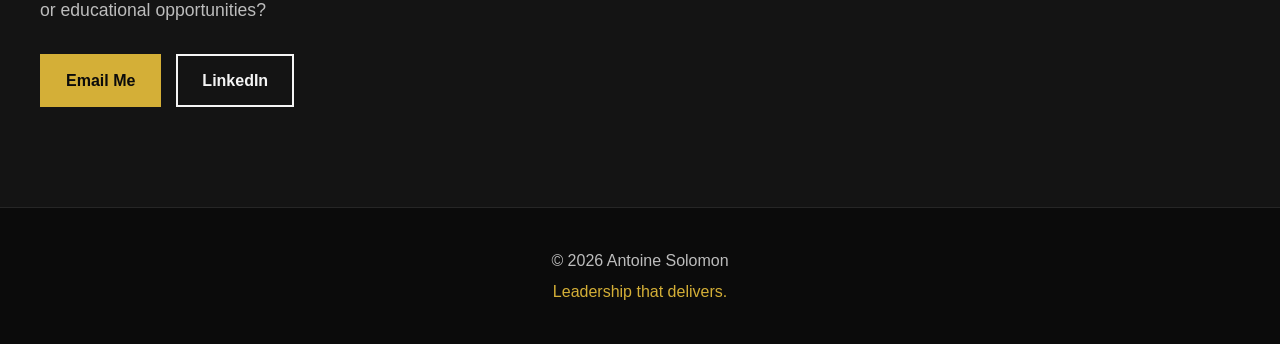
==== commit 55c0d749: "Update index.html" ====
--- a/index.html
+++ b/index.html
@@ -192,7 +192,7 @@
                     <article class="project-card">
 
                         <div class="project-image">
-                            <img src="Images/Memoris.png"
+                            <img src="Images/Memoirs.png"
                                  alt="Memoirs gameplay screenshot">
                         </div>
 
--- a/style.css
+++ b/style.css
@@ -820,3 +820,12 @@
     }
 
 }
+
+/* Project Images */
+
+.project-image img {
+    width: 100%;
+    height: 100%;
+    object-fit: cover;
+    display: block;
+}
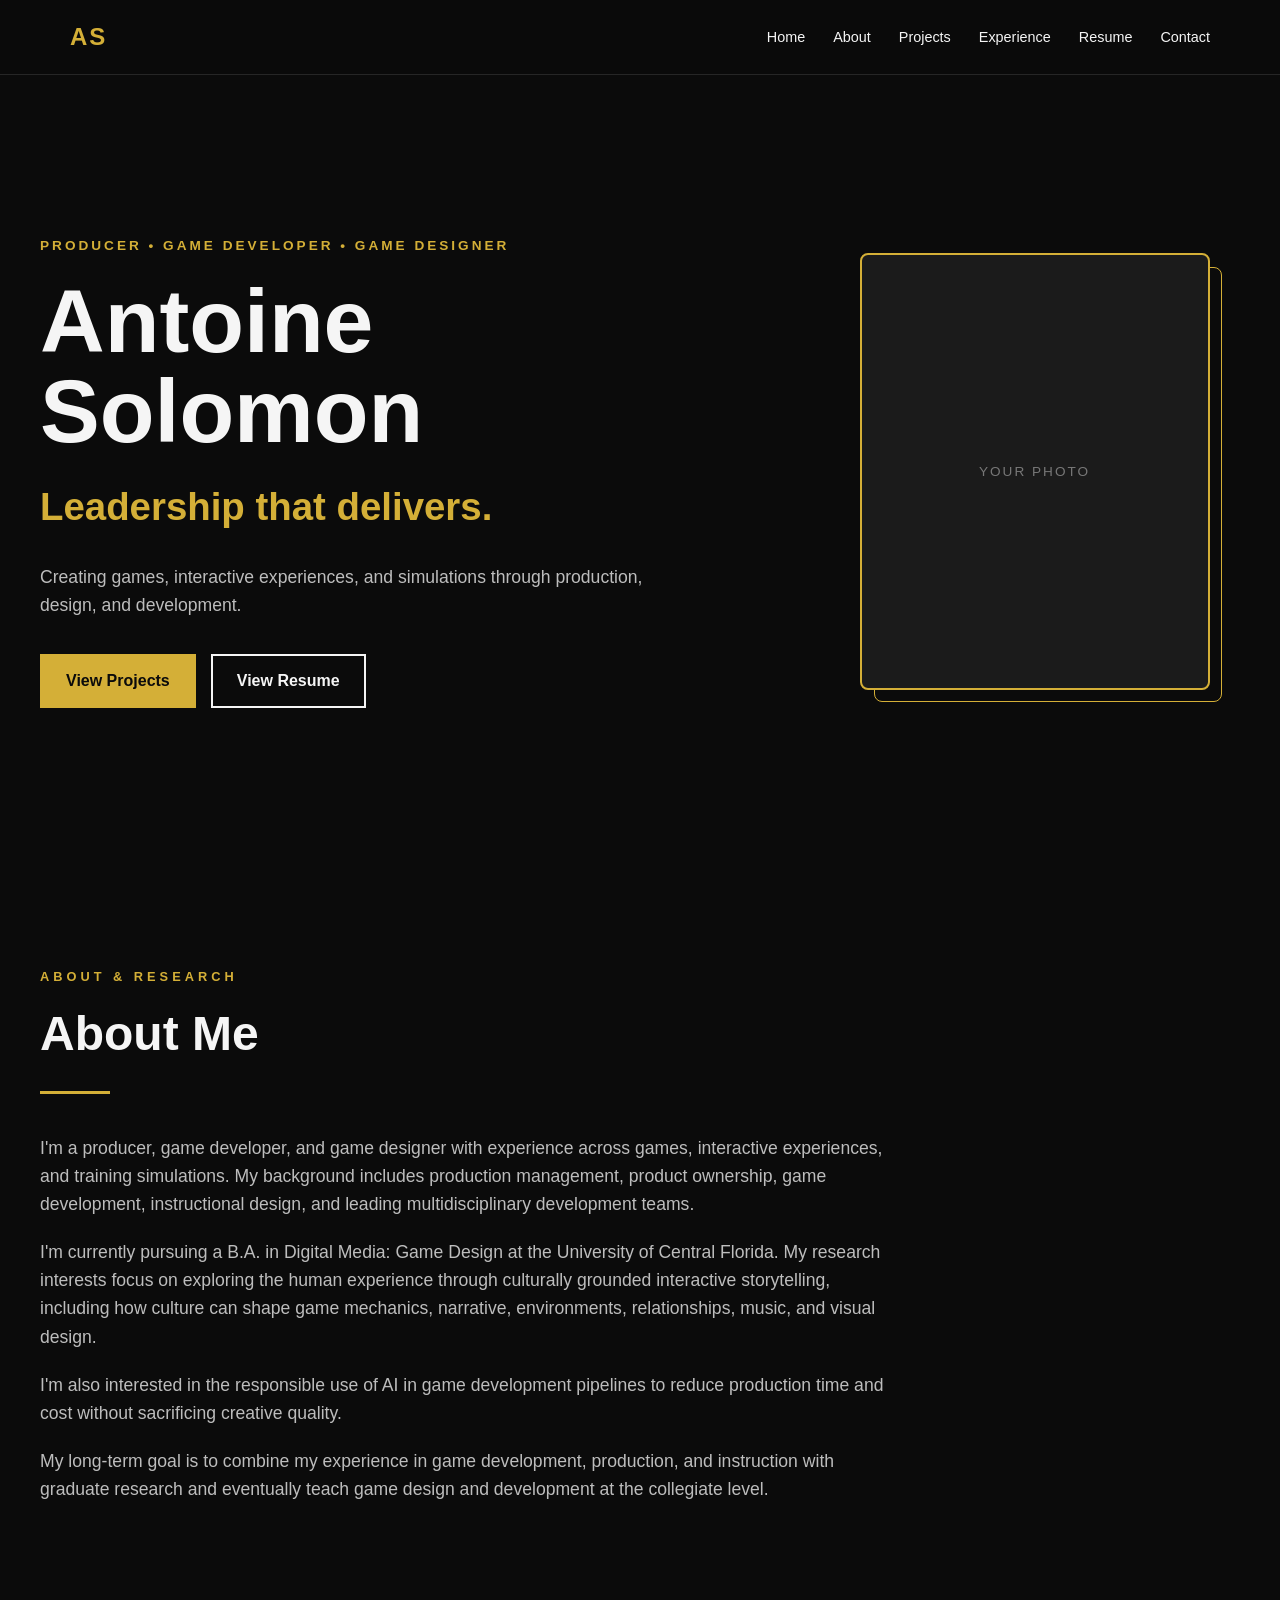
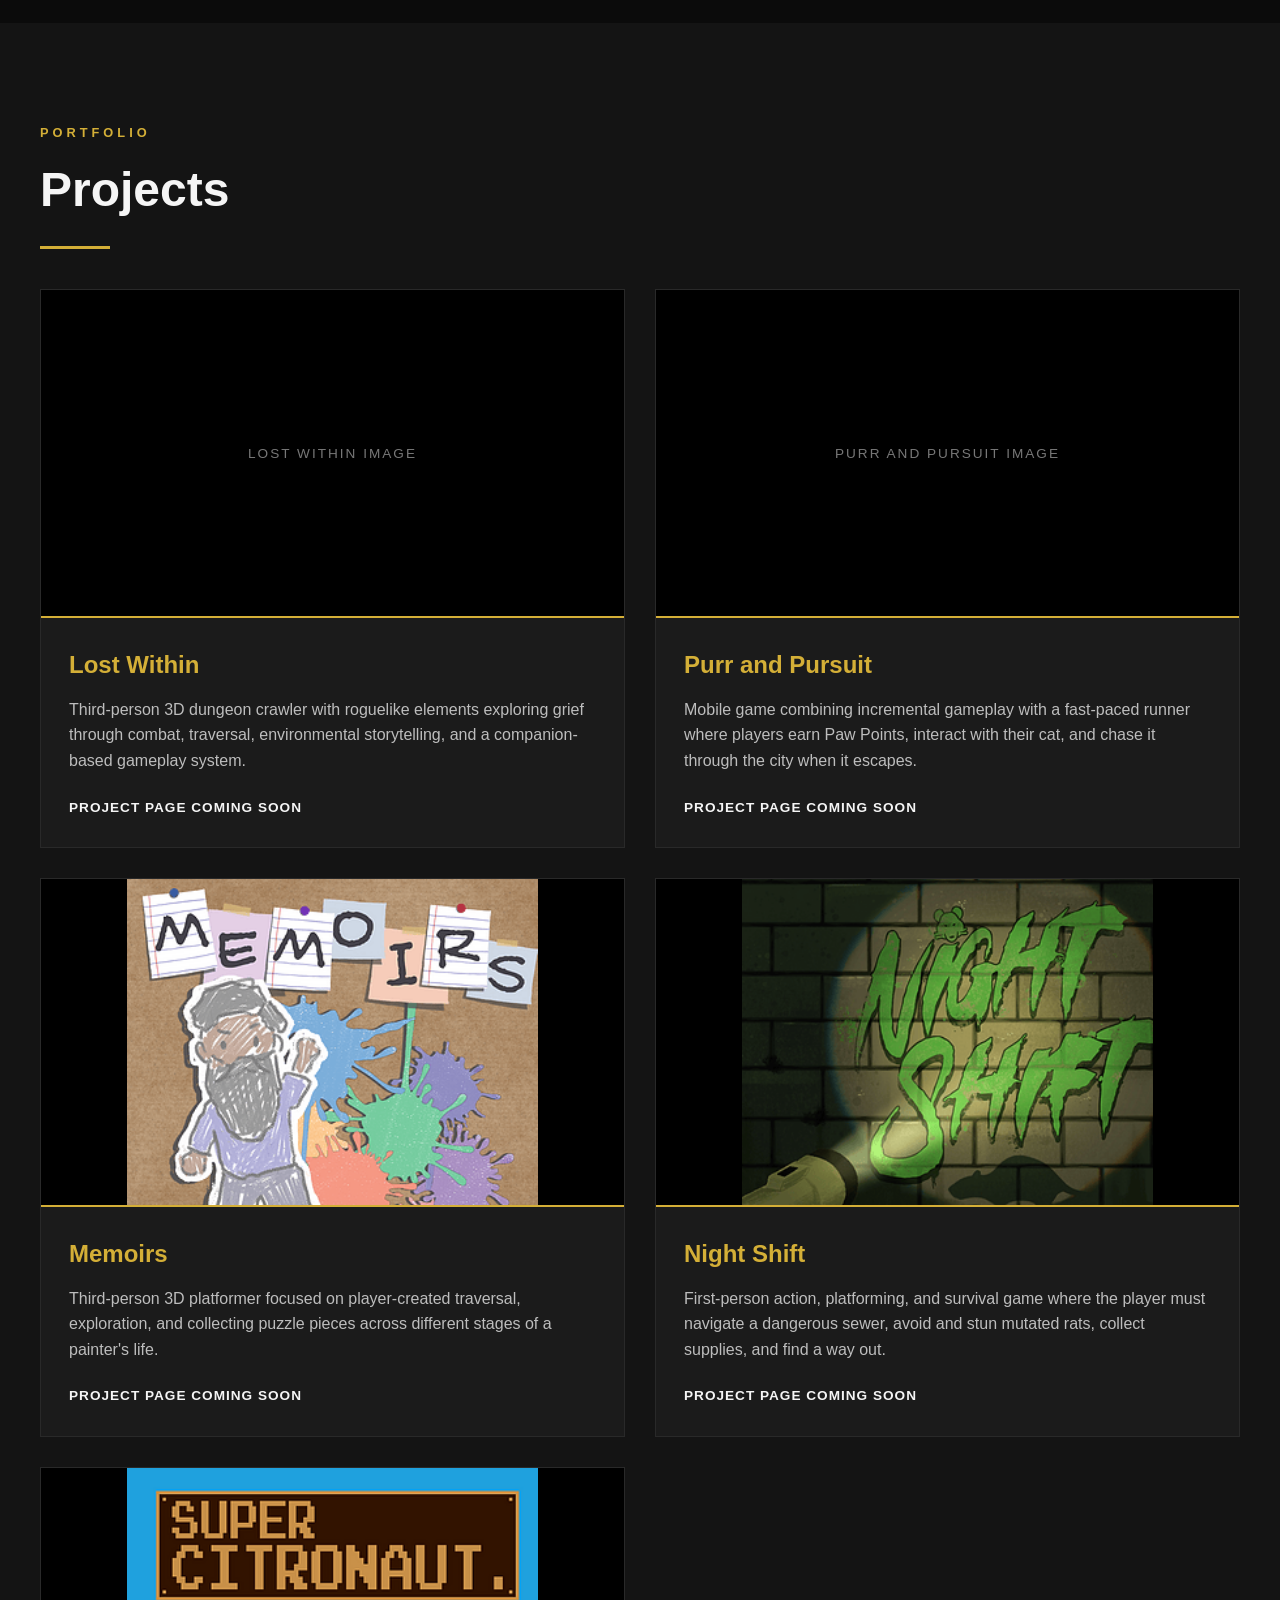
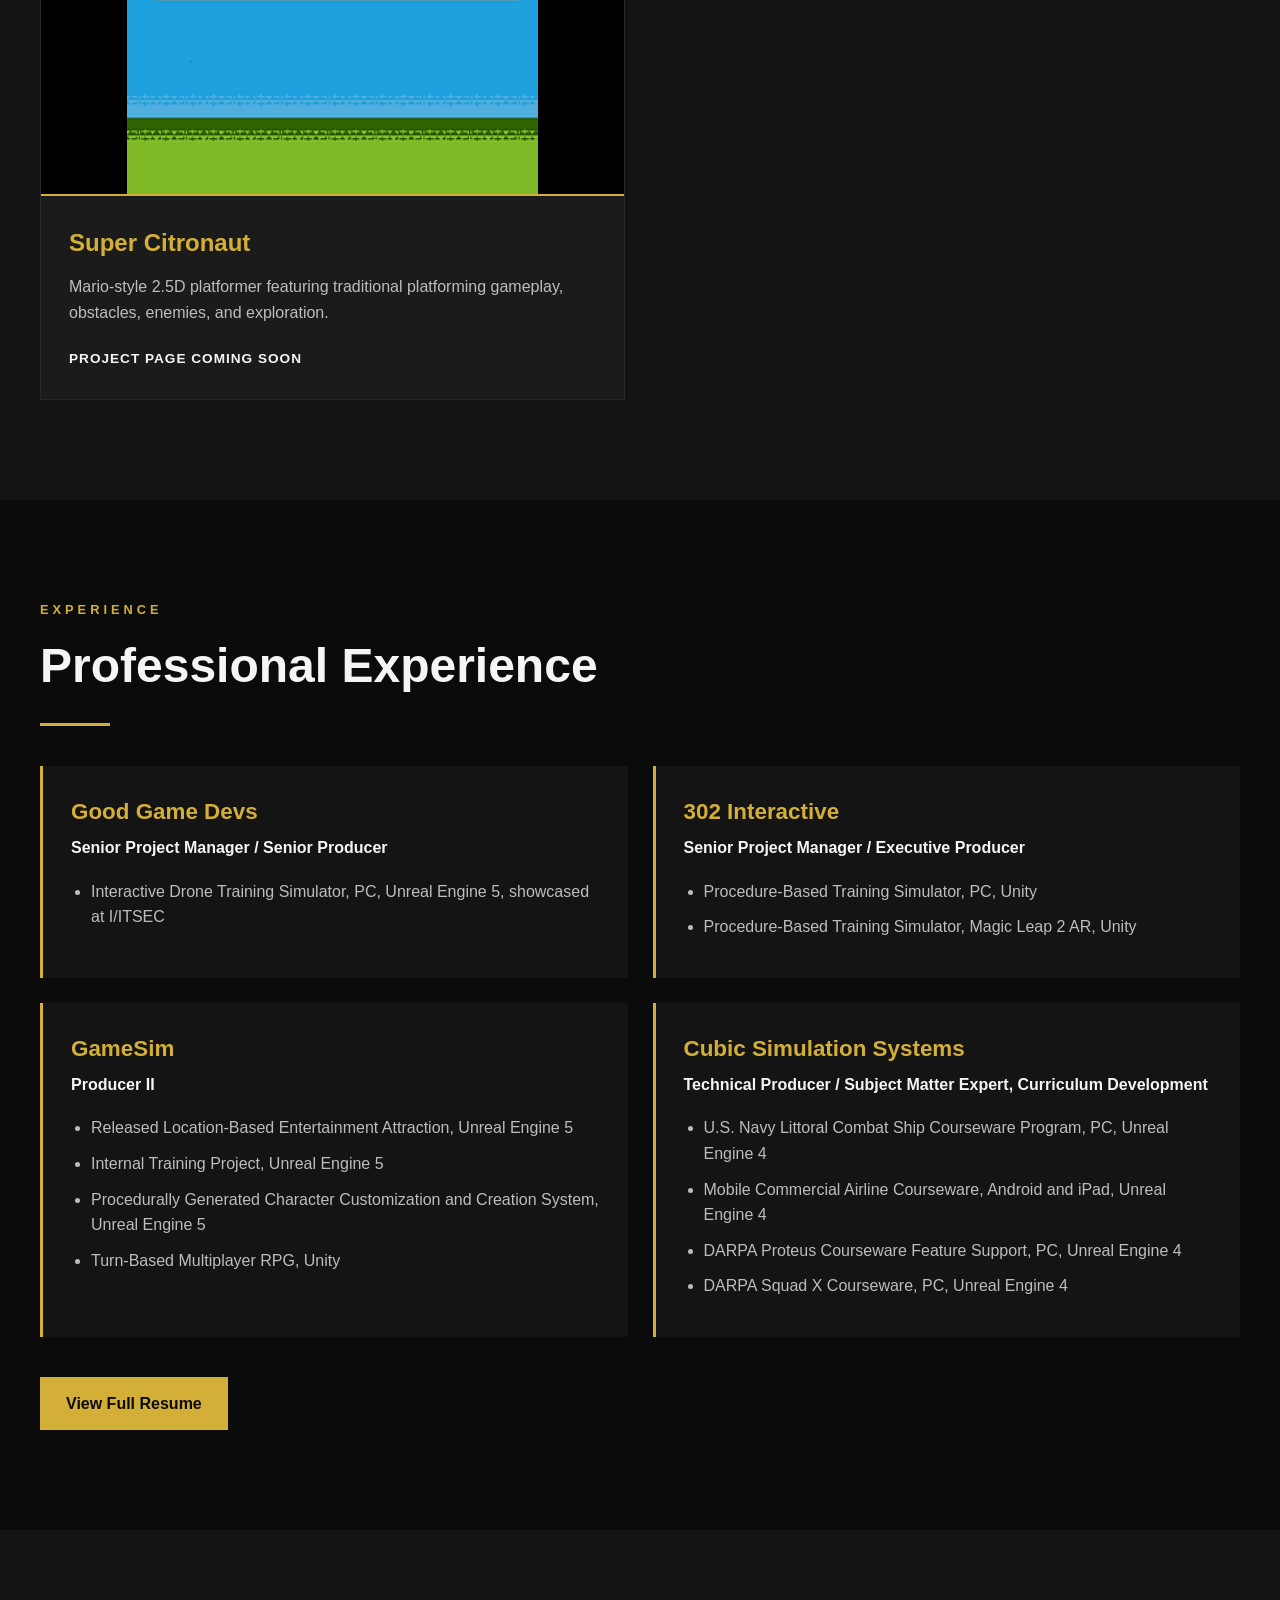
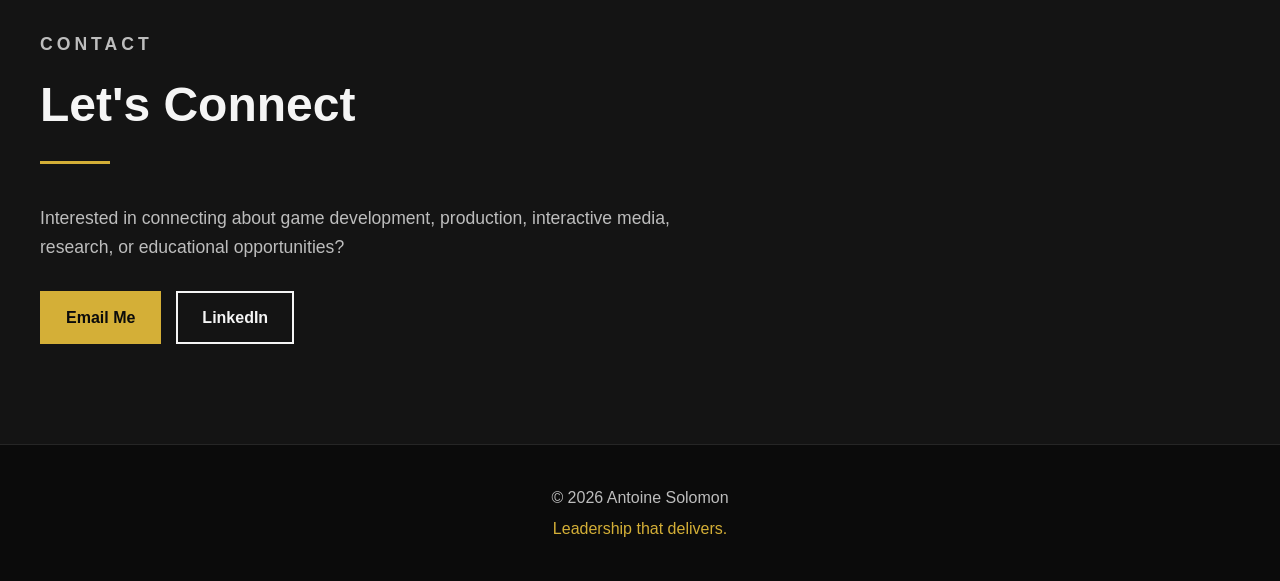
==== commit a19b7ad5: "Update index.html" ====
--- a/index.html
+++ b/index.html
@@ -85,12 +85,12 @@
         </section>
 
 
-        <!-- About -->
+        <!-- About & Research -->
         <section id="about" class="content-section">
 
             <div class="section-container">
 
-                <p class="section-label">ABOUT</p>
+                <p class="section-label">ABOUT & RESEARCH</p>
 
                 <h2>About Me</h2>
 
@@ -100,8 +100,8 @@
 
                     <p>
                         I'm a producer, game developer, and game designer with
-                        experience working across games, interactive experiences,
-                        and training simulations. My background includes production
+                        experience across games, interactive experiences, and
+                        training simulations. My background includes production
                         management, product ownership, game development,
                         instructional design, and leading multidisciplinary
                         development teams.
@@ -109,7 +109,24 @@
 
                     <p>
                         I'm currently pursuing a B.A. in Digital Media: Game Design
-                        at the University of Central Florida.
+                        at the University of Central Florida. My research interests
+                        focus on exploring the human experience through culturally
+                        grounded interactive storytelling, including how culture
+                        can shape game mechanics, narrative, environments,
+                        relationships, music, and visual design.
+                    </p>
+
+                    <p>
+                        I'm also interested in the responsible use of AI in game
+                        development pipelines to reduce production time and cost
+                        without sacrificing creative quality.
+                    </p>
+
+                    <p>
+                        My long-term goal is to combine my experience in game
+                        development, production, and instruction with graduate
+                        research and eventually teach game design and development
+                        at the collegiate level.
                     </p>
 
                 </div>
@@ -431,7 +448,7 @@
 
                 <p>
                     Interested in connecting about game development, production,
-                    interactive media, or educational opportunities?
+                    interactive media, research, or educational opportunities?
                 </p>
 
 
--- a/style.css
+++ b/style.css
@@ -83,6 +83,10 @@
     color: var(--gold);
 }
 
+.active-link {
+    color: var(--gold) !important;
+}
+
 
 /* ========================================
    HERO
@@ -303,18 +307,38 @@
     border-color: var(--gold);
 }
 
+
+/* Project Image Box */
+
 .project-image {
     width: 100%;
     aspect-ratio: 16 / 9;
 
-    background-color: #252525;
+    background-color: #000000;
 
     display: flex;
     align-items: center;
     justify-content: center;
 
+    overflow: hidden;
+
     border-bottom: 2px solid var(--gold);
 }
+
+
+/* Actual Project Screenshots */
+
+.project-image img {
+    width: 100%;
+    height: 100%;
+
+    object-fit: contain;
+
+    display: block;
+}
+
+
+/* Placeholder Text */
 
 .project-image span {
     color: #777777;
@@ -322,6 +346,9 @@
     letter-spacing: 2px;
     text-transform: uppercase;
 }
+
+
+/* Project Information */
 
 .project-info {
     padding: 28px;
@@ -430,6 +457,254 @@
 
 
 /* ========================================
+   RESUME HERO
+======================================== */
+
+.resume-hero {
+    min-height: 70vh;
+
+    display: flex;
+    align-items: center;
+
+    padding: 100px 30px;
+
+    background-color: var(--black);
+}
+
+.resume-hero h1 {
+    color: var(--white);
+
+    font-size: clamp(3.5rem, 8vw, 6.5rem);
+    line-height: 1;
+
+    margin-bottom: 20px;
+}
+
+.resume-hero h2 {
+    color: var(--gold);
+
+    font-size: clamp(1.8rem, 4vw, 3rem);
+
+    margin-bottom: 25px;
+}
+
+.resume-hero-description {
+    color: var(--light-gray);
+
+    max-width: 700px;
+
+    font-size: 1.15rem;
+
+    margin-bottom: 35px;
+}
+
+
+/* ========================================
+   RESUME PROFILE
+======================================== */
+
+.resume-profile-card {
+    max-width: 950px;
+
+    background-color: var(--dark-gray);
+
+    border-left: 3px solid var(--gold);
+
+    padding: 35px;
+}
+
+.resume-profile-card p {
+    color: var(--light-gray);
+
+    font-size: 1.05rem;
+    line-height: 1.8;
+
+    margin-bottom: 18px;
+}
+
+.resume-profile-card p:last-child {
+    margin-bottom: 0;
+}
+
+
+/* ========================================
+   RESUME EXPERIENCE
+======================================== */
+
+.resume-card-grid {
+    display: grid;
+
+    grid-template-columns: repeat(2, 1fr);
+
+    gap: 25px;
+}
+
+.resume-card {
+    background-color: var(--card-gray);
+
+    border: 1px solid #292929;
+    border-top: 3px solid var(--gold);
+
+    padding: 30px;
+
+    transition: 0.3s;
+}
+
+.resume-card:hover {
+    transform: translateY(-5px);
+    border-color: var(--gold);
+}
+
+.resume-card-type {
+    color: var(--gold);
+
+    font-size: 0.7rem;
+    font-weight: bold;
+
+    letter-spacing: 2px;
+
+    margin-bottom: 12px;
+}
+
+.resume-card h3 {
+    color: var(--white);
+
+    font-size: 1.35rem;
+    line-height: 1.3;
+
+    margin-bottom: 8px;
+}
+
+.resume-card h4 {
+    color: var(--gold);
+
+    font-size: 1rem;
+
+    margin-bottom: 5px;
+}
+
+.resume-subtitle {
+    color: var(--light-gray);
+
+    font-size: 0.9rem;
+
+    margin-bottom: 18px;
+}
+
+.resume-card ul {
+    padding-left: 20px;
+
+    margin-top: 20px;
+}
+
+.resume-card li {
+    color: var(--light-gray);
+
+    margin-bottom: 10px;
+}
+
+
+/* ========================================
+   RESUME EDUCATION
+======================================== */
+
+.education-grid {
+    display: grid;
+
+    grid-template-columns: repeat(2, 1fr);
+
+    gap: 25px;
+}
+
+.education-card {
+    background-color: var(--dark-gray);
+
+    border: 1px solid #292929;
+    border-left: 3px solid var(--gold);
+
+    padding: 30px;
+
+    transition: 0.3s;
+}
+
+.education-card:hover {
+    transform: translateY(-5px);
+    border-color: var(--gold);
+}
+
+.education-card h3 {
+    color: var(--gold);
+
+    font-size: 1.35rem;
+
+    margin-bottom: 8px;
+}
+
+.education-card p {
+    color: var(--light-gray);
+}
+
+
+/* ========================================
+   RESUME SKILLS
+======================================== */
+
+.skills-grid {
+    display: grid;
+
+    grid-template-columns: repeat(2, 1fr);
+
+    gap: 25px;
+}
+
+.skill-card {
+    background-color: var(--card-gray);
+
+    border: 1px solid #292929;
+
+    padding: 30px;
+
+    transition: 0.3s;
+}
+
+.skill-card:hover {
+    transform: translateY(-5px);
+    border-color: var(--gold);
+}
+
+.skill-card h3 {
+    color: var(--gold);
+
+    font-size: 1.25rem;
+
+    margin-bottom: 15px;
+}
+
+.skill-card p {
+    color: var(--light-gray);
+
+    line-height: 1.8;
+}
+
+
+/* ========================================
+   RESUME CONTACT
+======================================== */
+
+.resume-contact-section {
+    background-color: var(--black);
+}
+
+.resume-contact-text {
+    color: var(--light-gray);
+
+    max-width: 650px;
+
+    font-size: 1.1rem;
+}
+
+
+/* ========================================
    TABLET
 ======================================== */
 
@@ -462,6 +737,10 @@
         max-width: 260px;
     }
 
+    .resume-card-grid {
+        grid-template-columns: 1fr;
+    }
+
 }
 
 
@@ -490,6 +769,19 @@
         grid-template-columns: 1fr;
     }
 
+    .education-grid {
+        grid-template-columns: 1fr;
+    }
+
+    .skills-grid {
+        grid-template-columns: 1fr;
+    }
+
+    .resume-hero {
+        min-height: auto;
+        padding: 80px 20px;
+    }
+
 }
 
 
@@ -516,297 +808,6 @@
         max-width: 220px;
     }
 
-}
-/* ========================================
-   RESUME PAGE
-======================================== */
-
-.active-link {
-    color: var(--gold) !important;
-}
-
-
-/* Resume Hero */
-
-.resume-hero {
-    min-height: 70vh;
-
-    display: flex;
-    align-items: center;
-
-    padding: 100px 30px;
-
-    background-color: var(--black);
-}
-
-.resume-hero h1 {
-    color: var(--white);
-
-    font-size: clamp(3.5rem, 8vw, 6.5rem);
-    line-height: 1;
-
-    margin-bottom: 20px;
-}
-
-.resume-hero h2 {
-    color: var(--gold);
-
-    font-size: clamp(1.8rem, 4vw, 3rem);
-
-    margin-bottom: 25px;
-}
-
-.resume-hero-description {
-    color: var(--light-gray);
-
-    max-width: 700px;
-
-    font-size: 1.15rem;
-
-    margin-bottom: 35px;
-}
-
-
-/* Profile */
-
-.resume-profile-card {
-    max-width: 950px;
-
-    background-color: var(--dark-gray);
-
-    border-left: 3px solid var(--gold);
-
-    padding: 35px;
-}
-
-.resume-profile-card p {
-    color: var(--light-gray);
-
-    font-size: 1.05rem;
-    line-height: 1.8;
-
-    margin-bottom: 18px;
-}
-
-.resume-profile-card p:last-child {
-    margin-bottom: 0;
-}
-
-
-/* Experience Grid */
-
-.resume-card-grid {
-    display: grid;
-
-    grid-template-columns: repeat(2, 1fr);
-
-    gap: 25px;
-}
-
-
-/* Experience Cards */
-
-.resume-card {
-    background-color: var(--card-gray);
-
-    border: 1px solid #292929;
-    border-top: 3px solid var(--gold);
-
-    padding: 30px;
-
-    transition: 0.3s;
-}
-
-.resume-card:hover {
-    transform: translateY(-5px);
-
-    border-color: var(--gold);
-}
-
-.resume-card-type {
-    color: var(--gold);
-
-    font-size: 0.7rem;
-    font-weight: bold;
-
-    letter-spacing: 2px;
-
-    margin-bottom: 12px;
-}
-
-.resume-card h3 {
-    color: var(--white);
-
-    font-size: 1.35rem;
-
-    line-height: 1.3;
-
-    margin-bottom: 8px;
-}
-
-.resume-card h4 {
-    color: var(--gold);
-
-    font-size: 1rem;
-
-    margin-bottom: 5px;
-}
-
-.resume-subtitle {
-    color: var(--light-gray);
-
-    font-size: 0.9rem;
-
-    margin-bottom: 18px;
-}
-
-.resume-card ul {
-    padding-left: 20px;
-
-    margin-top: 20px;
-}
-
-.resume-card li {
-    color: var(--light-gray);
-
-    margin-bottom: 10px;
-}
-
-
-/* Education */
-
-.education-grid {
-    display: grid;
-
-    grid-template-columns: repeat(2, 1fr);
-
-    gap: 25px;
-}
-
-.education-card {
-    background-color: var(--dark-gray);
-
-    border: 1px solid #292929;
-    border-left: 3px solid var(--gold);
-
-    padding: 30px;
-
-    transition: 0.3s;
-}
-
-.education-card:hover {
-    transform: translateY(-5px);
-
-    border-color: var(--gold);
-}
-
-.education-card h3 {
-    color: var(--gold);
-
-    font-size: 1.35rem;
-
-    margin-bottom: 8px;
-}
-
-.education-card p {
-    color: var(--light-gray);
-}
-
-
-/* Skills */
-
-.skills-grid {
-    display: grid;
-
-    grid-template-columns: repeat(2, 1fr);
-
-    gap: 25px;
-}
-
-.skill-card {
-    background-color: var(--card-gray);
-
-    border: 1px solid #292929;
-
-    padding: 30px;
-
-    transition: 0.3s;
-}
-
-.skill-card:hover {
-    transform: translateY(-5px);
-
-    border-color: var(--gold);
-}
-
-.skill-card h3 {
-    color: var(--gold);
-
-    font-size: 1.25rem;
-
-    margin-bottom: 15px;
-}
-
-.skill-card p {
-    color: var(--light-gray);
-
-    line-height: 1.8;
-}
-
-
-/* Contact */
-
-.resume-contact-section {
-    background-color: var(--black);
-}
-
-.resume-contact-text {
-    color: var(--light-gray);
-
-    max-width: 650px;
-
-    font-size: 1.1rem;
-}
-
-
-/* ========================================
-   RESUME TABLET
-======================================== */
-
-@media (max-width: 900px) {
-
-    .resume-card-grid {
-        grid-template-columns: 1fr;
-    }
-
-}
-
-
-/* ========================================
-   RESUME MOBILE
-======================================== */
-
-@media (max-width: 800px) {
-
-    .resume-hero {
-        min-height: auto;
-
-        padding: 80px 20px;
-    }
-
-    .education-grid {
-        grid-template-columns: 1fr;
-    }
-
-    .skills-grid {
-        grid-template-columns: 1fr;
-    }
-
-}
-
-
-@media (max-width: 500px) {
-
     .resume-hero h1 {
         font-size: 3rem;
     }
@@ -820,12 +821,3 @@
     }
 
 }
-
-/* Project Images */
-
-.project-image img {
-    width: 100%;
-    height: 100%;
-    object-fit: cover;
-    display: block;
-}
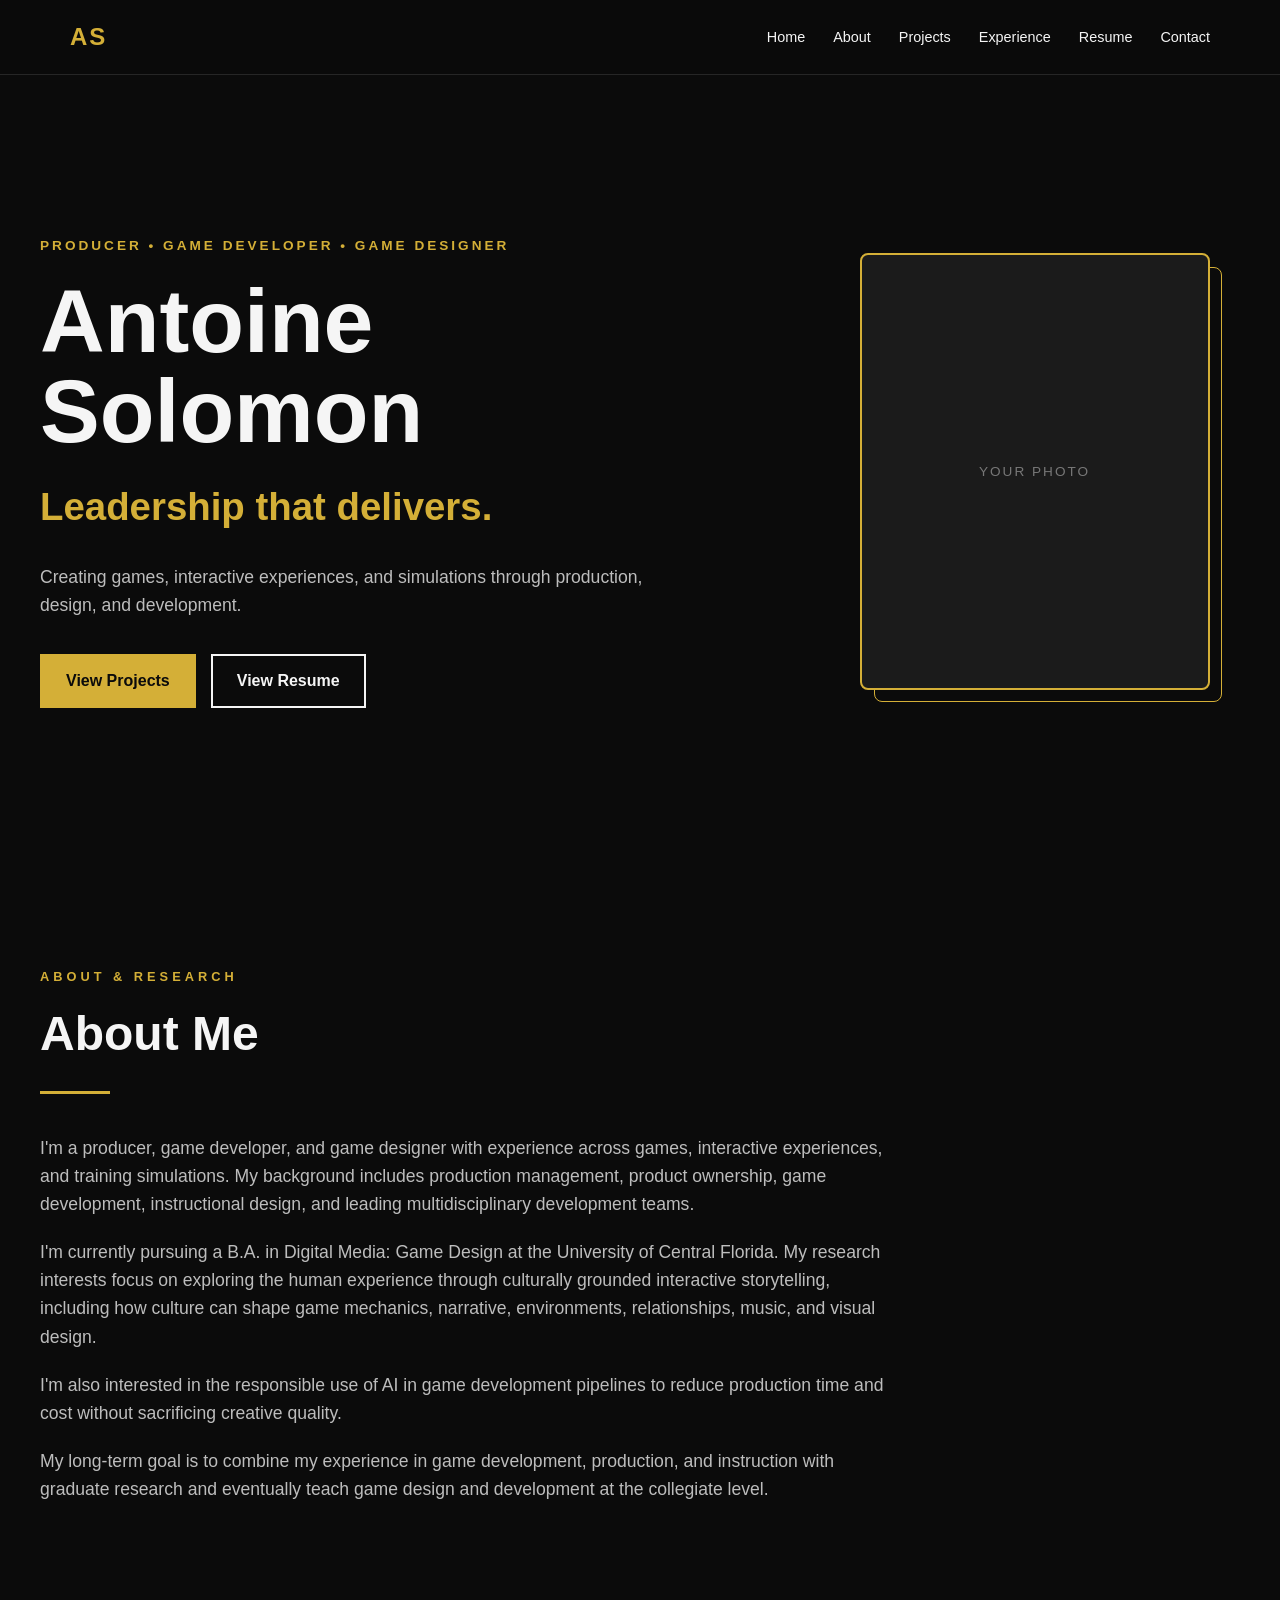
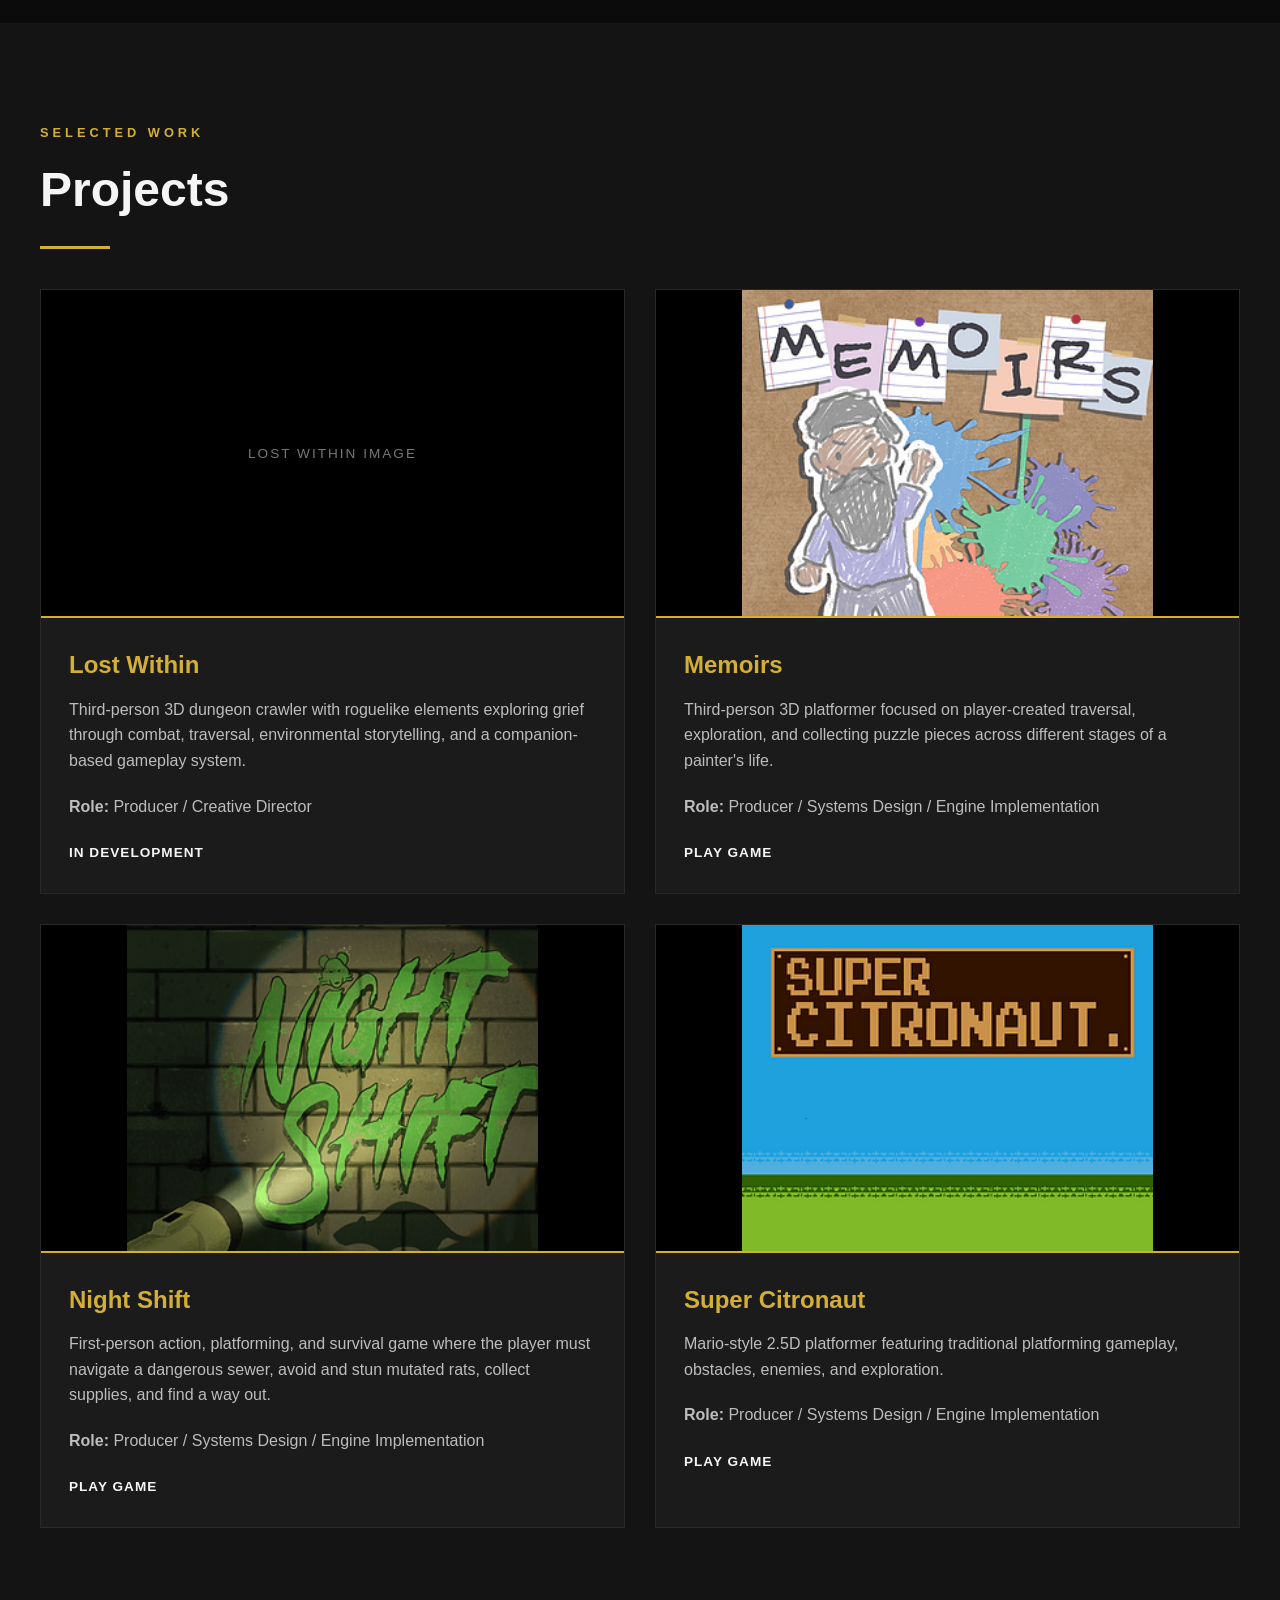
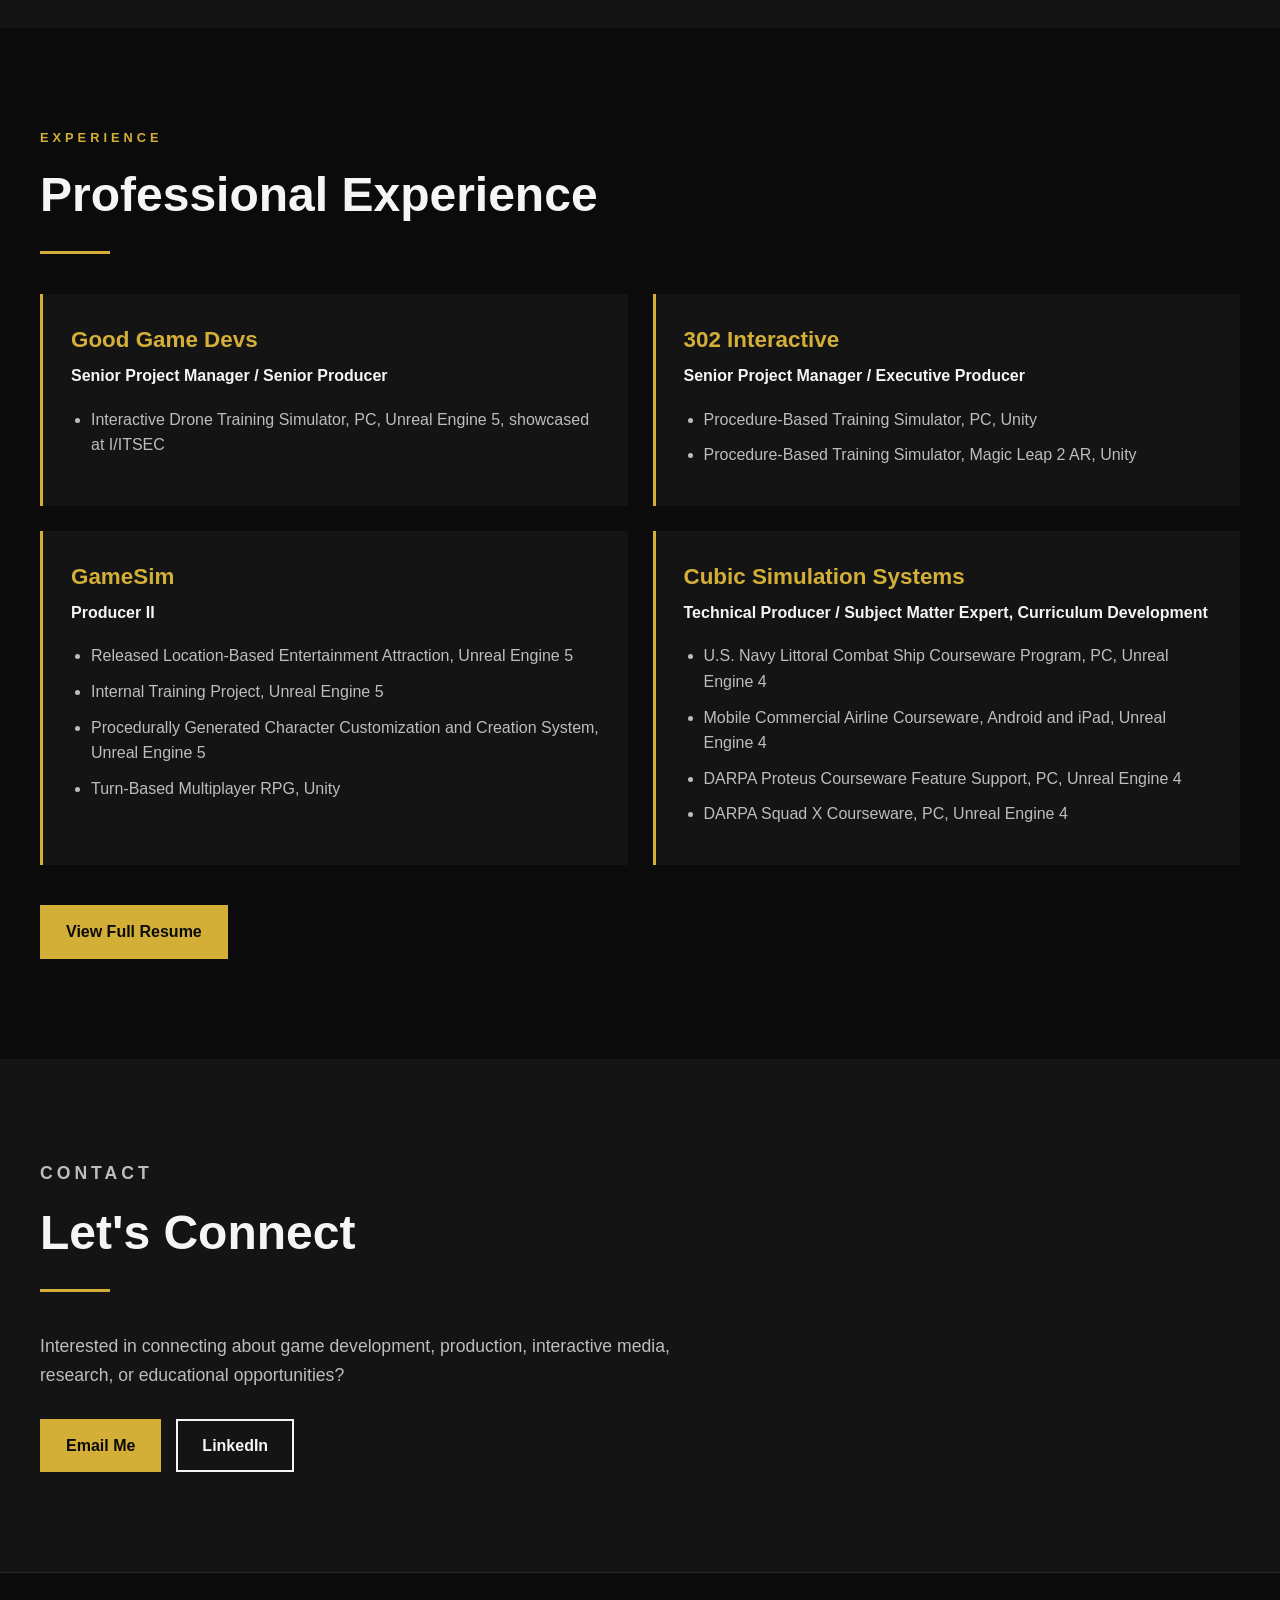
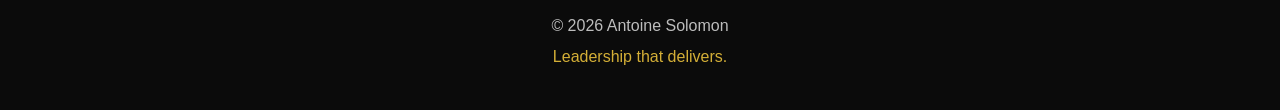
==== commit 0394a85f: "Update index.html" ====
--- a/index.html
+++ b/index.html
@@ -40,7 +40,6 @@
 
             <div class="hero-container">
 
-                <!-- Hero Text -->
                 <div class="hero-content">
 
                     <p class="hero-intro">
@@ -141,7 +140,7 @@
 
             <div class="section-container">
 
-                <p class="section-label">PORTFOLIO</p>
+                <p class="section-label">SELECTED WORK</p>
 
                 <h2>Projects</h2>
 
@@ -169,35 +168,13 @@
                                 gameplay system.
                             </p>
 
+                            <p>
+                                <strong>Role:</strong>
+                                Producer / Creative Director
+                            </p>
+
                             <span class="project-link">
-                                Project Page Coming Soon
-                            </span>
-
-                        </div>
-
-                    </article>
-
-
-                    <!-- Purr and Pursuit -->
-                    <article class="project-card">
-
-                        <div class="project-image">
-                            <span>Purr and Pursuit Image</span>
-                        </div>
-
-                        <div class="project-info">
-
-                            <h3>Purr and Pursuit</h3>
-
-                            <p>
-                                Mobile game combining incremental gameplay with a
-                                fast-paced runner where players earn Paw Points,
-                                interact with their cat, and chase it through the
-                                city when it escapes.
-                            </p>
-
-                            <span class="project-link">
-                                Project Page Coming Soon
+                                In Development
                             </span>
 
                         </div>
@@ -223,9 +200,17 @@
                                 across different stages of a painter's life.
                             </p>
 
-                            <span class="project-link">
-                                Project Page Coming Soon
-                            </span>
+                            <p>
+                                <strong>Role:</strong>
+                                Producer / Systems Design / Engine Implementation
+                            </p>
+
+                            <a href="https://patty-farinas.itch.io/memoirs"
+                               target="_blank"
+                               rel="noopener noreferrer"
+                               class="project-link">
+                                Play Game
+                            </a>
 
                         </div>
 
@@ -251,9 +236,17 @@
                                 find a way out.
                             </p>
 
-                            <span class="project-link">
-                                Project Page Coming Soon
-                            </span>
+                            <p>
+                                <strong>Role:</strong>
+                                Producer / Systems Design / Engine Implementation
+                            </p>
+
+                            <a href="https://twan-solo.itch.io/night-watch"
+                               target="_blank"
+                               rel="noopener noreferrer"
+                               class="project-link">
+                                Play Game
+                            </a>
 
                         </div>
 
@@ -278,9 +271,17 @@
                                 exploration.
                             </p>
 
-                            <span class="project-link">
-                                Project Page Coming Soon
-                            </span>
+                            <p>
+                                <strong>Role:</strong>
+                                Producer / Systems Design / Engine Implementation
+                            </p>
+
+                            <a href="https://shreyaaaaaa.itch.io/super-citronaut"
+                               target="_blank"
+                               rel="noopener noreferrer"
+                               class="project-link">
+                                Play Game
+                            </a>
 
                         </div>
 
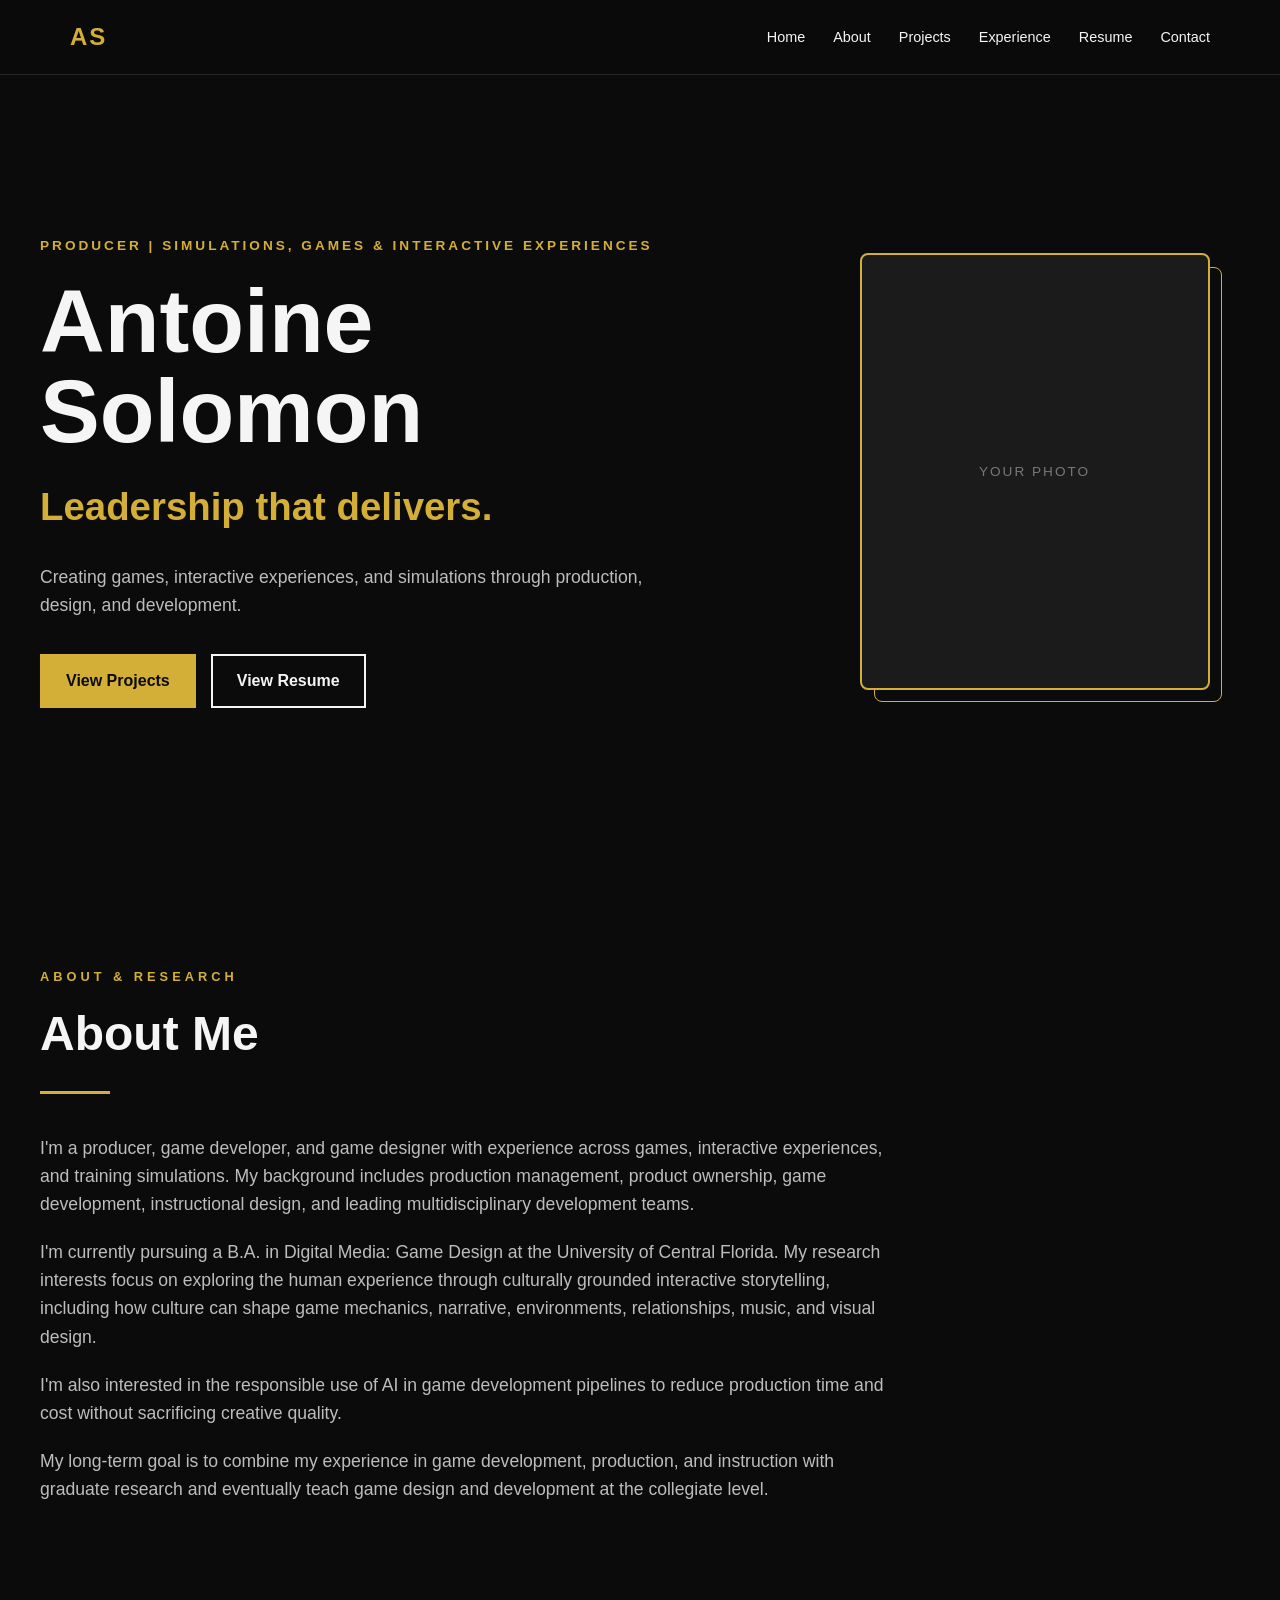
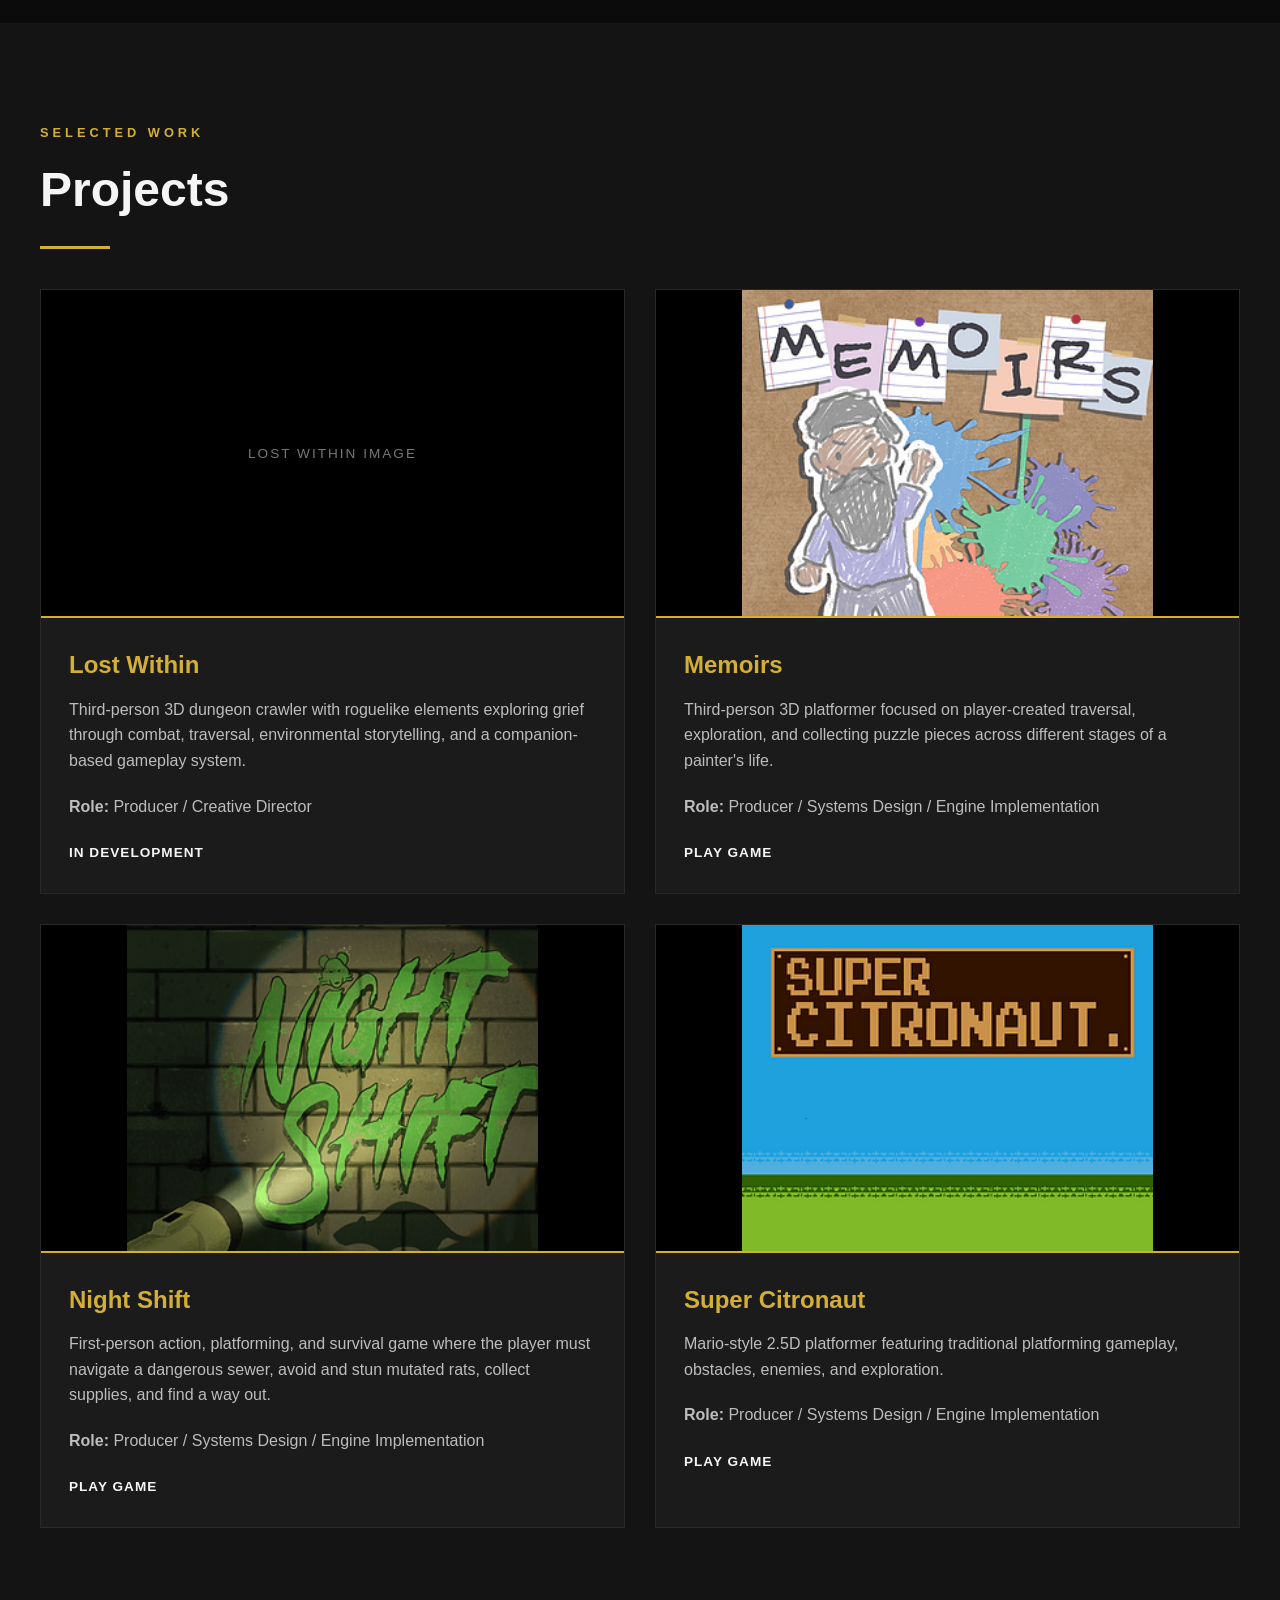
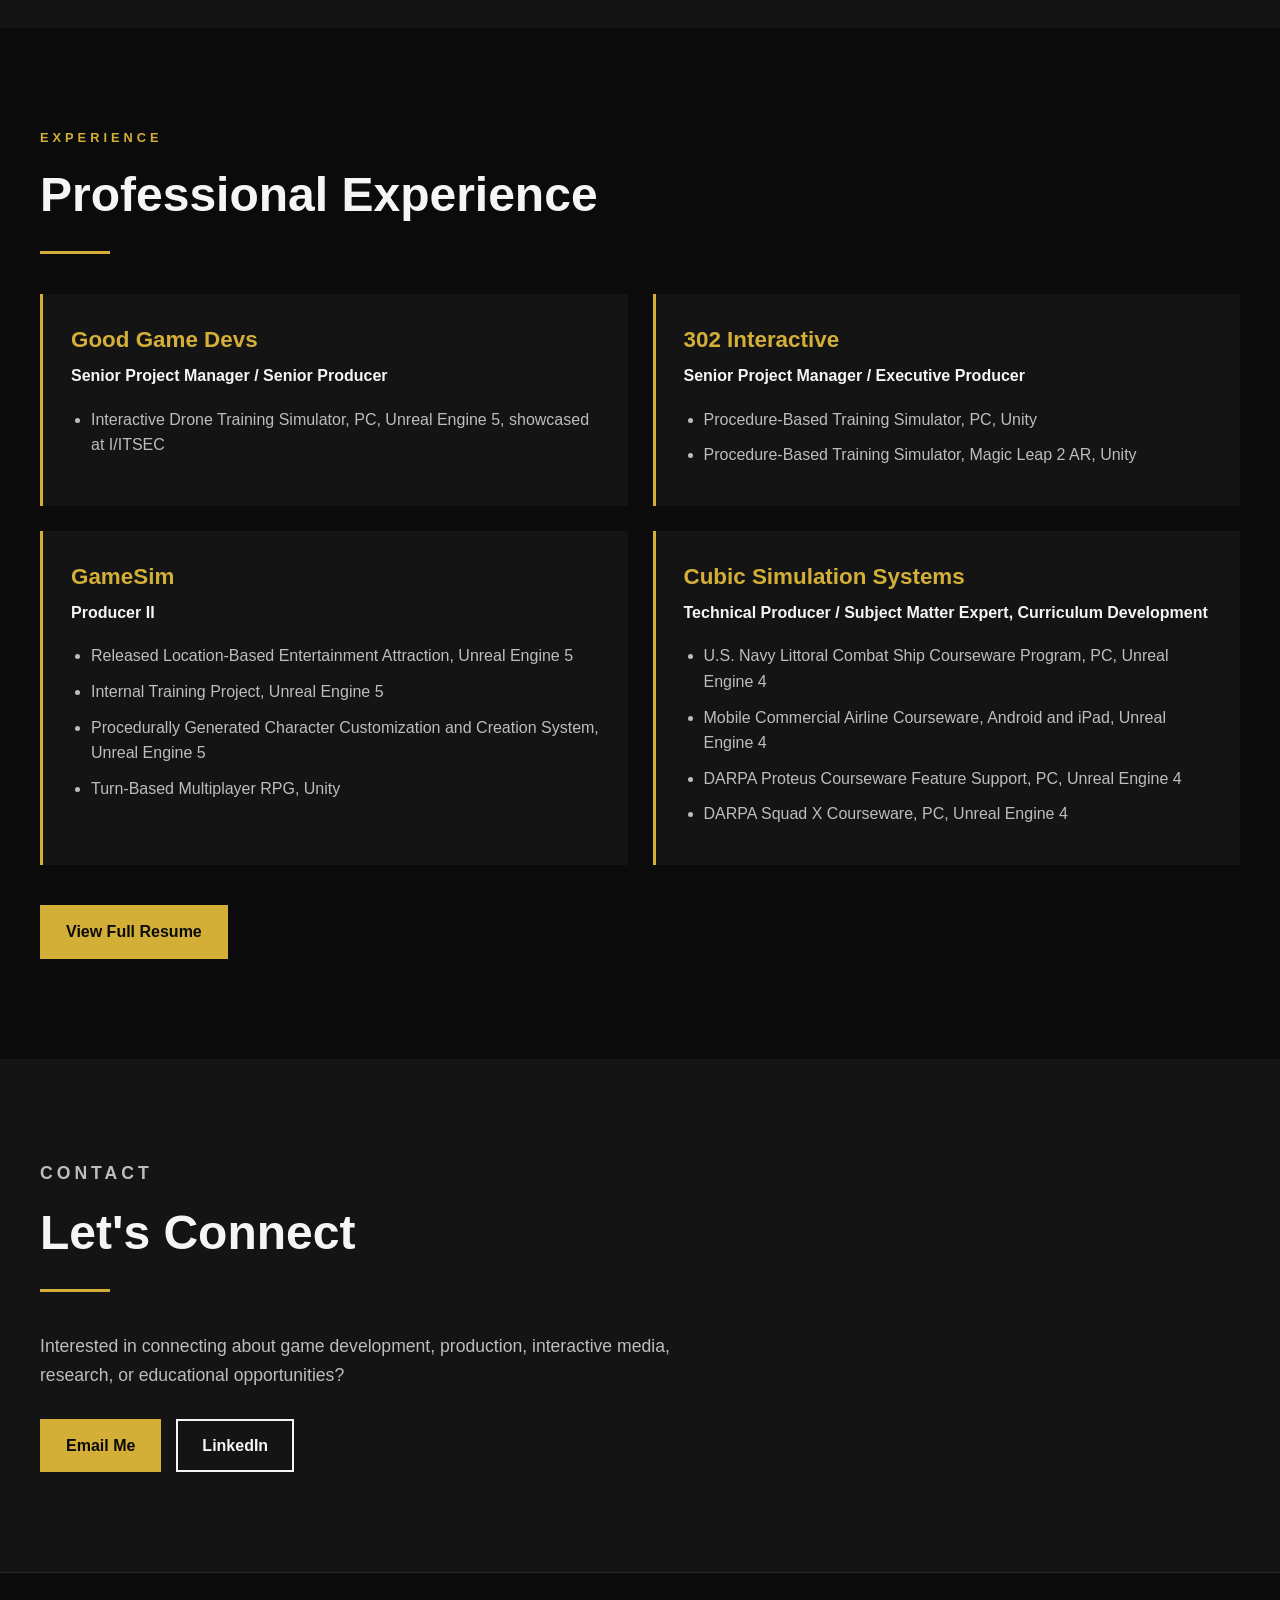
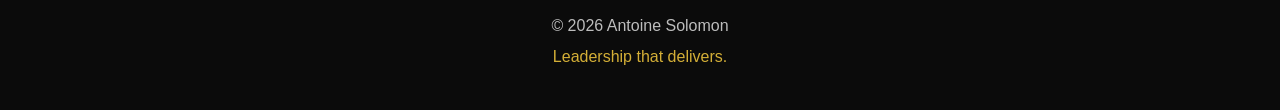
==== commit 50316b58: "Update index.html" ====
--- a/index.html
+++ b/index.html
@@ -43,7 +43,7 @@
                 <div class="hero-content">
 
                     <p class="hero-intro">
-                        PRODUCER • GAME DEVELOPER • GAME DESIGNER
+                        PRODUCER | SIMULATIONS, GAMES & INTERACTIVE EXPERIENCES
                     </p>
 
                     <h1>Antoine Solomon</h1>
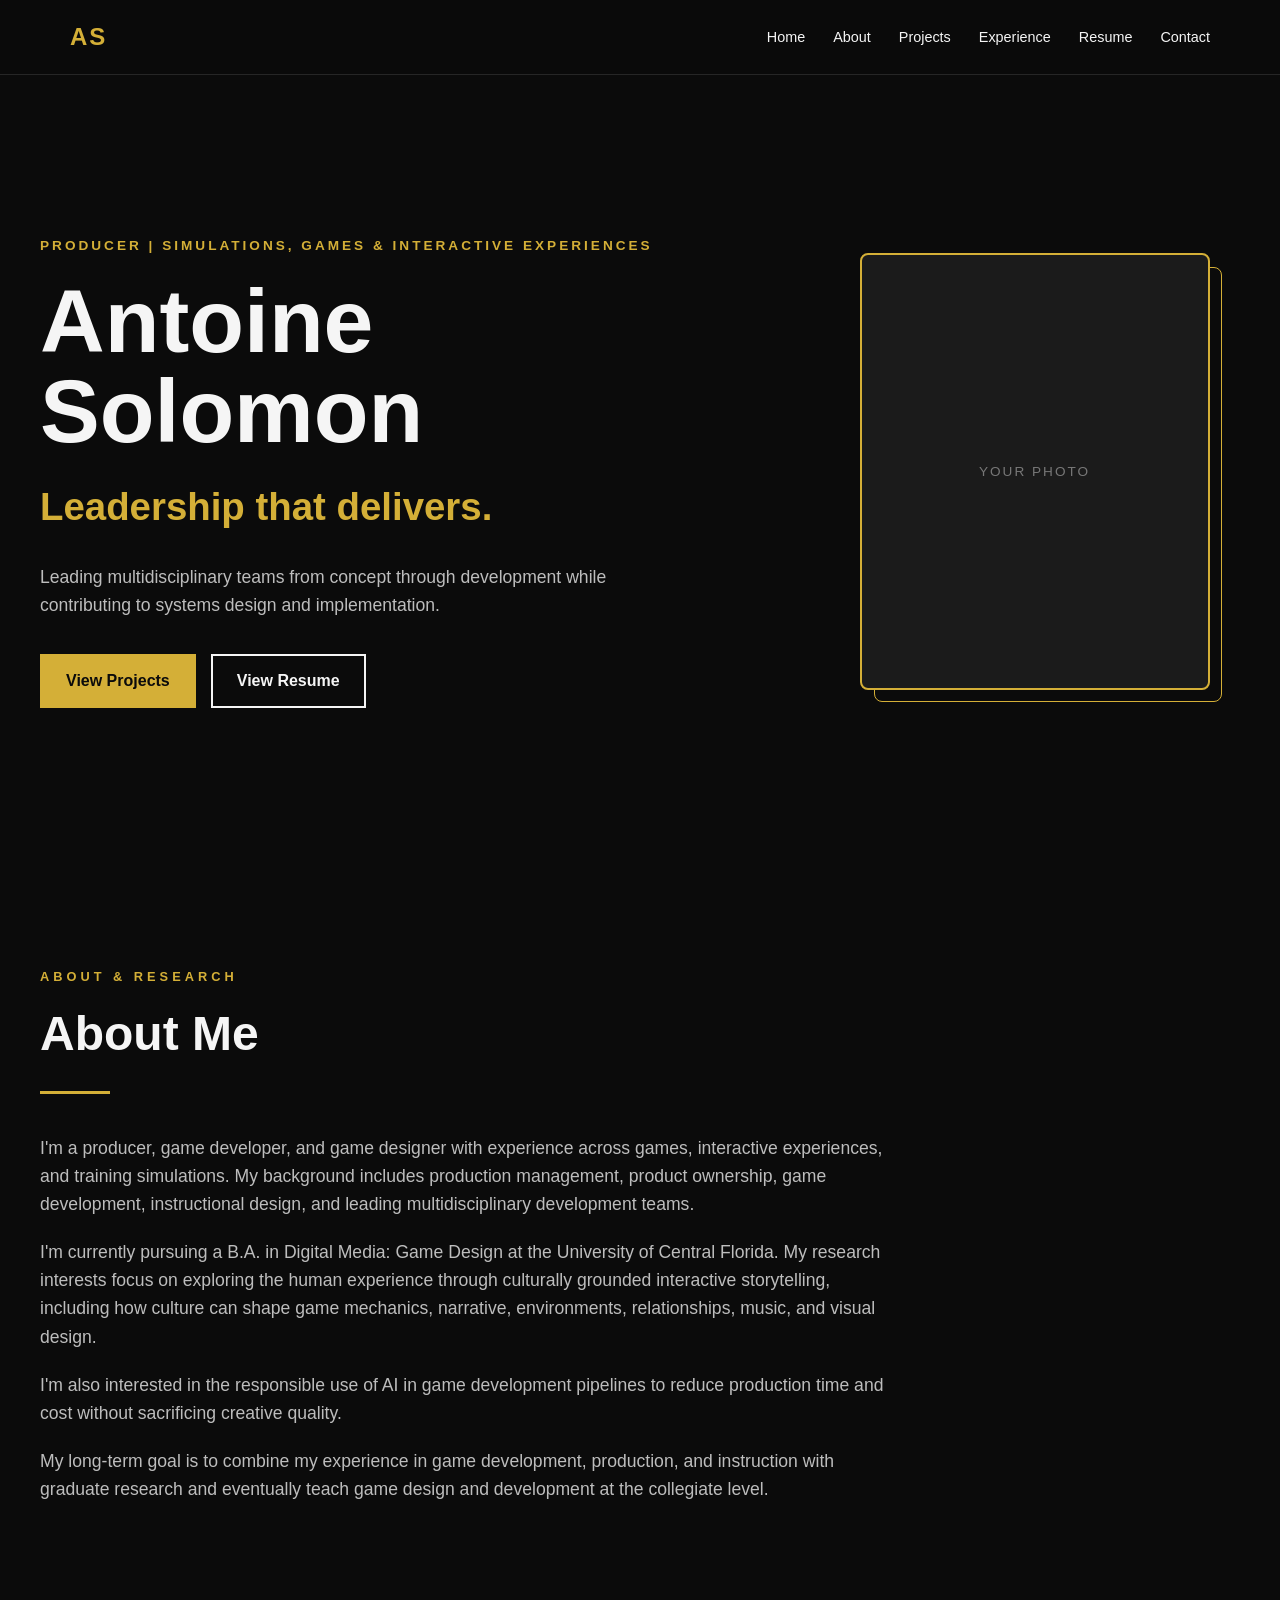
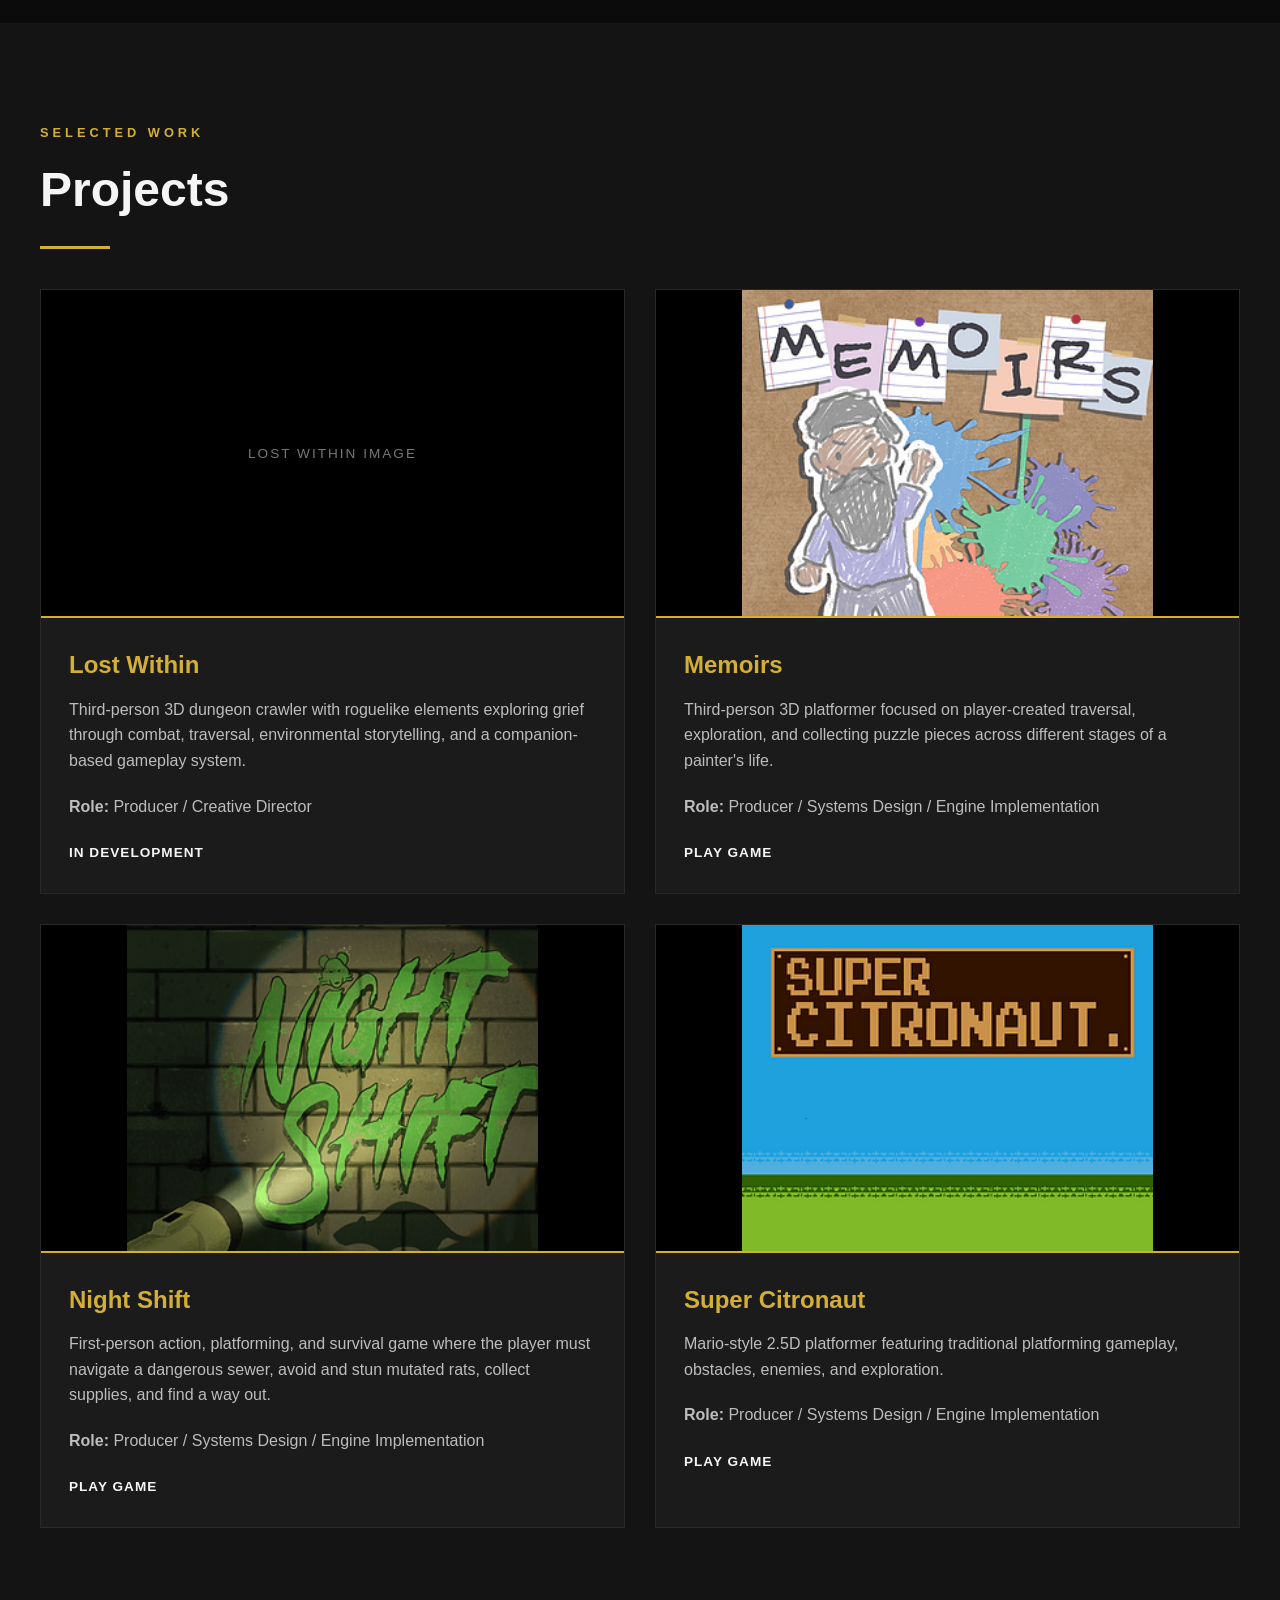
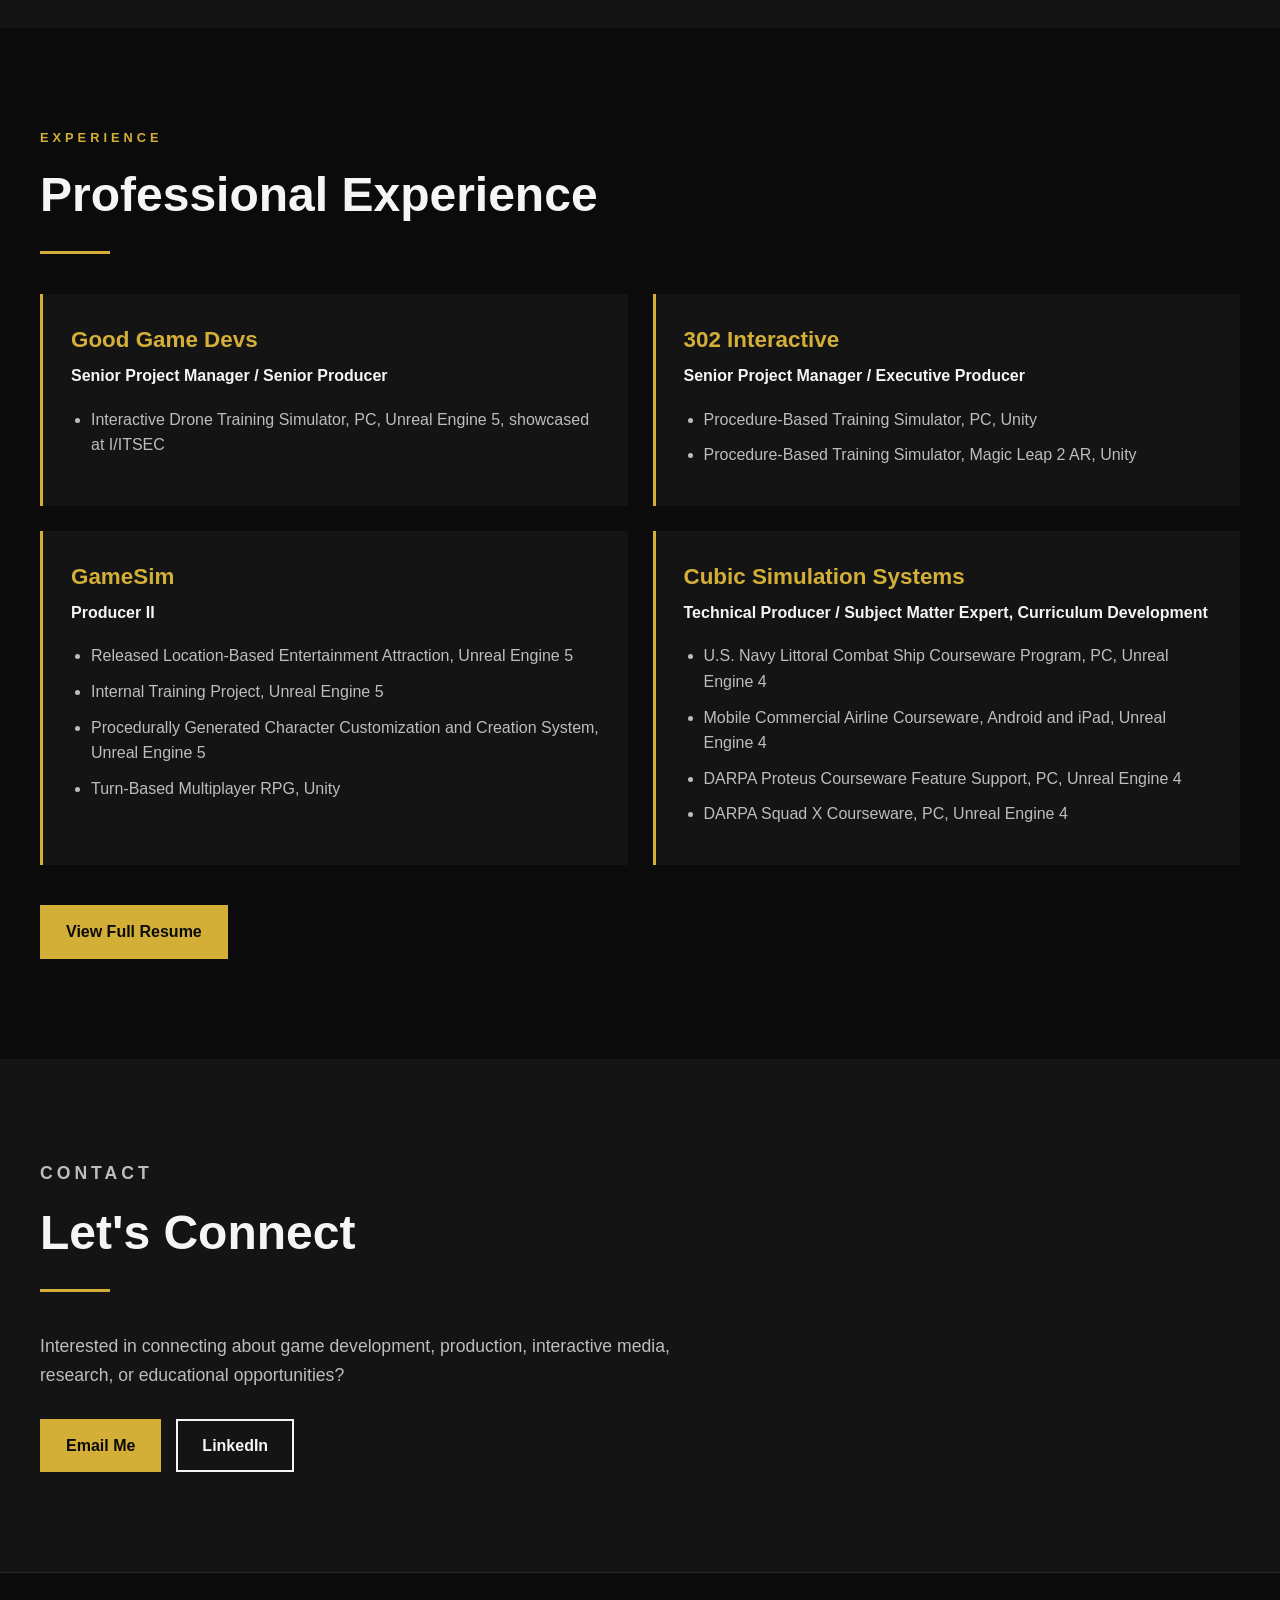
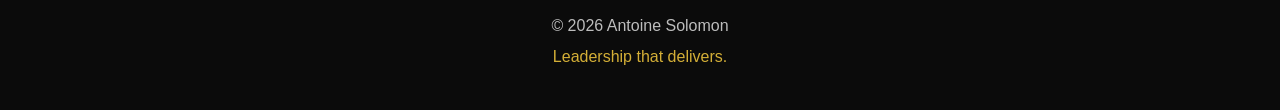
==== commit 2d1ac45b: "Update index.html" ====
--- a/index.html
+++ b/index.html
@@ -51,8 +51,8 @@
                     <h2>Leadership that delivers.</h2>
 
                     <p class="hero-description">
-                        Creating games, interactive experiences, and simulations
-                        through production, design, and development.
+                        Leading multidisciplinary teams from concept through development
+                        while contributing to systems design and implementation.
                     </p>
 
                     <div class="hero-buttons">
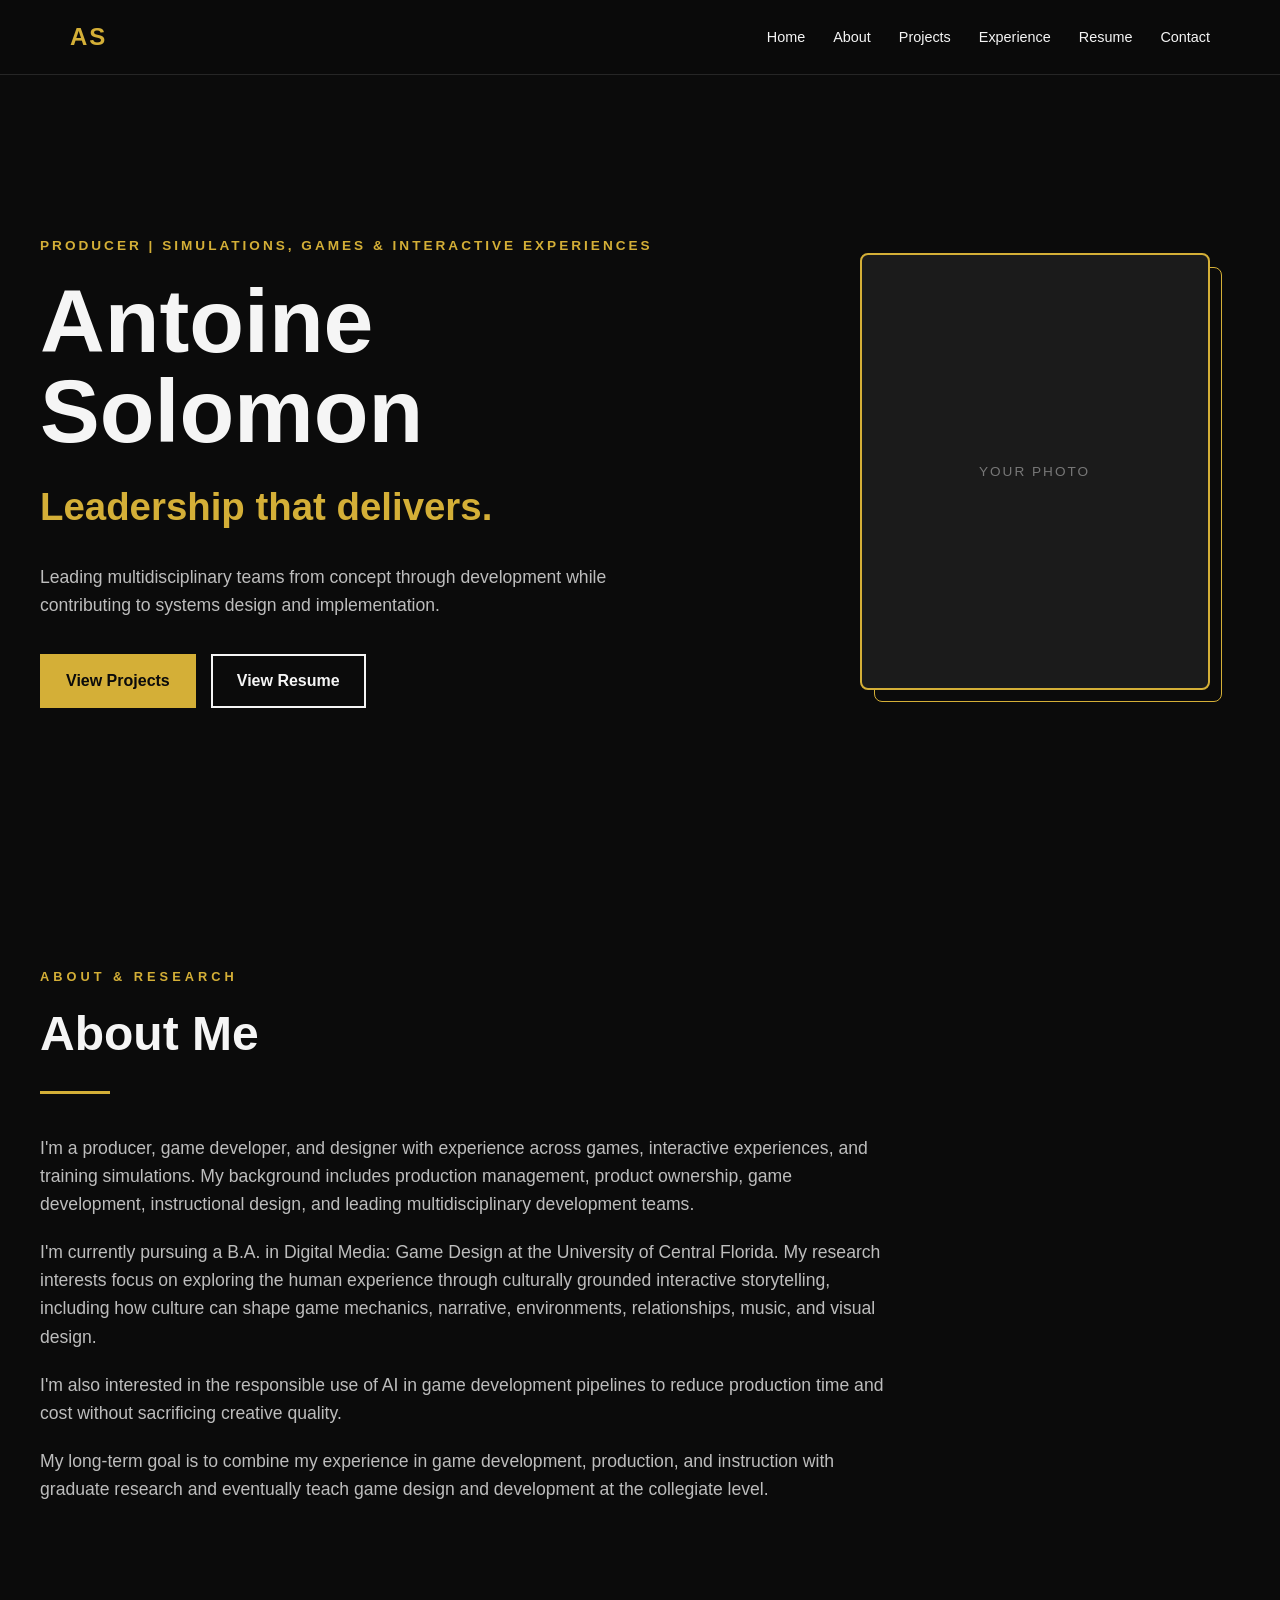
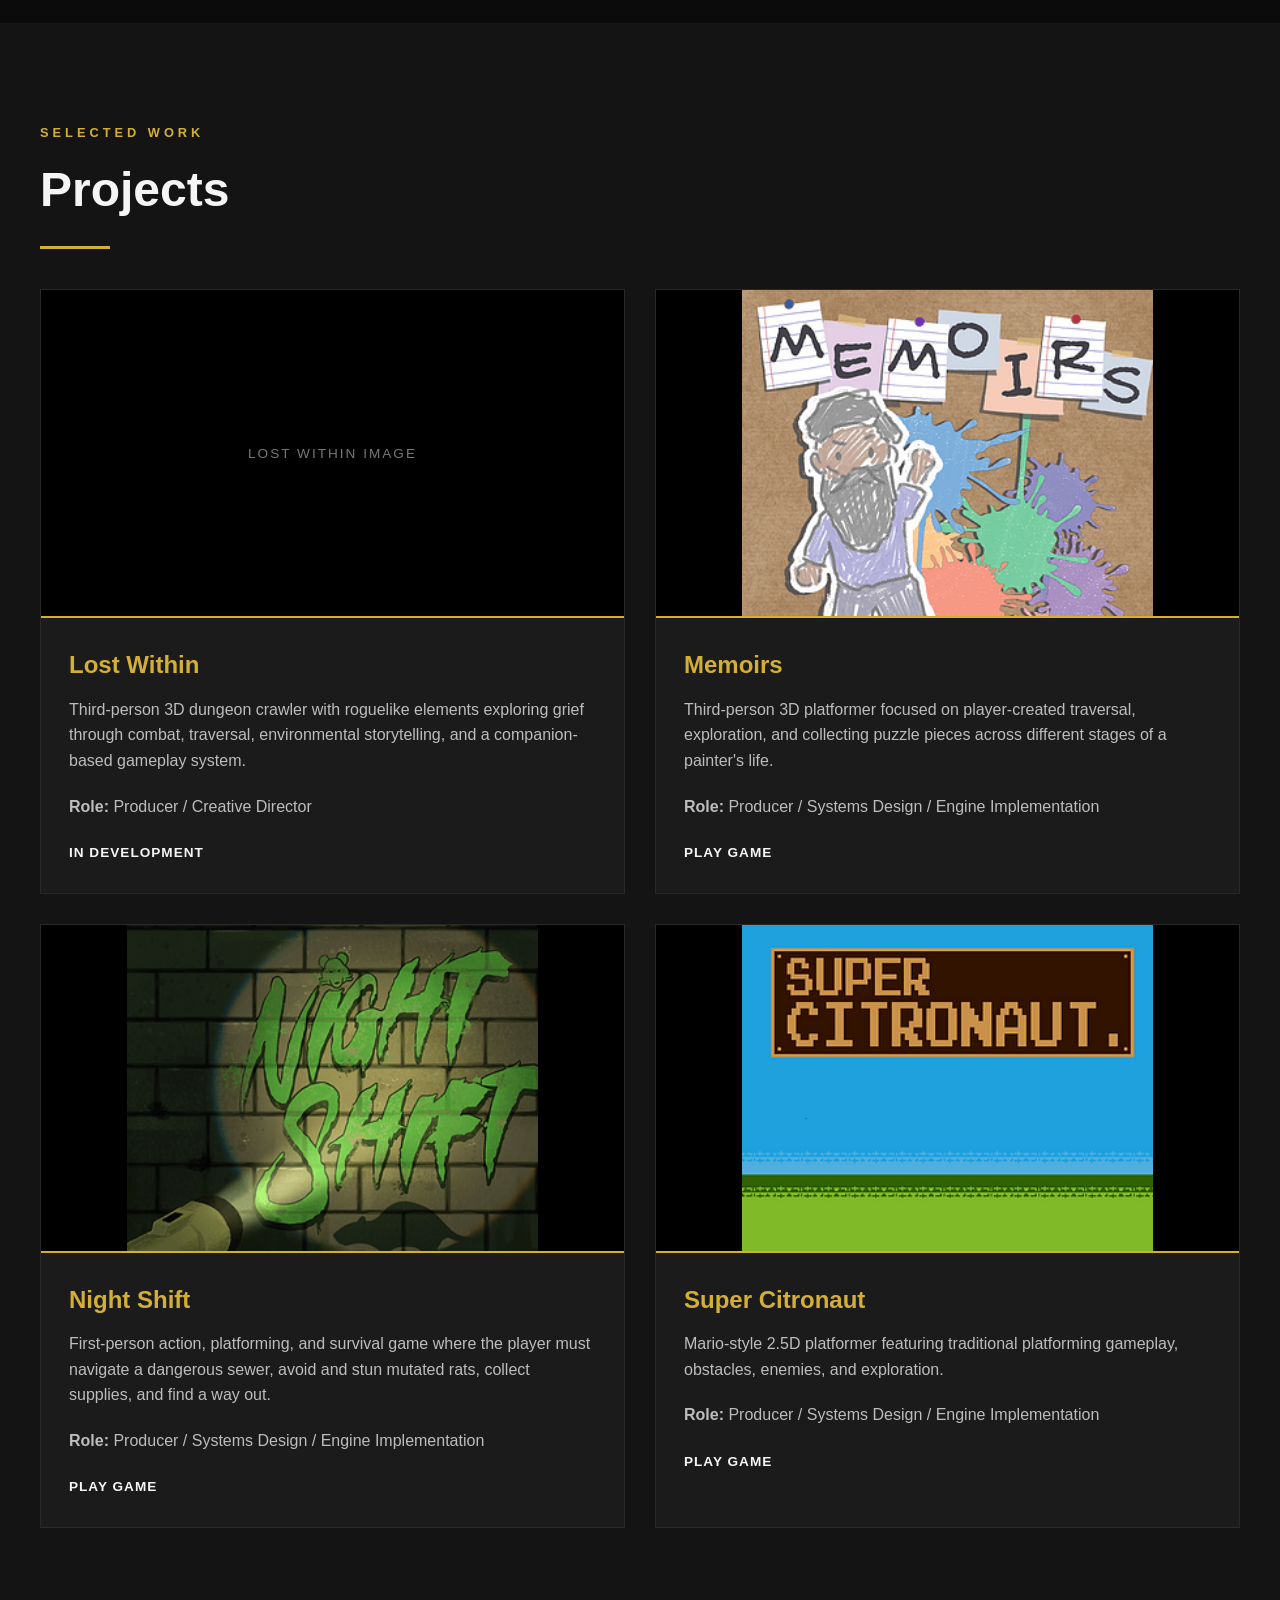
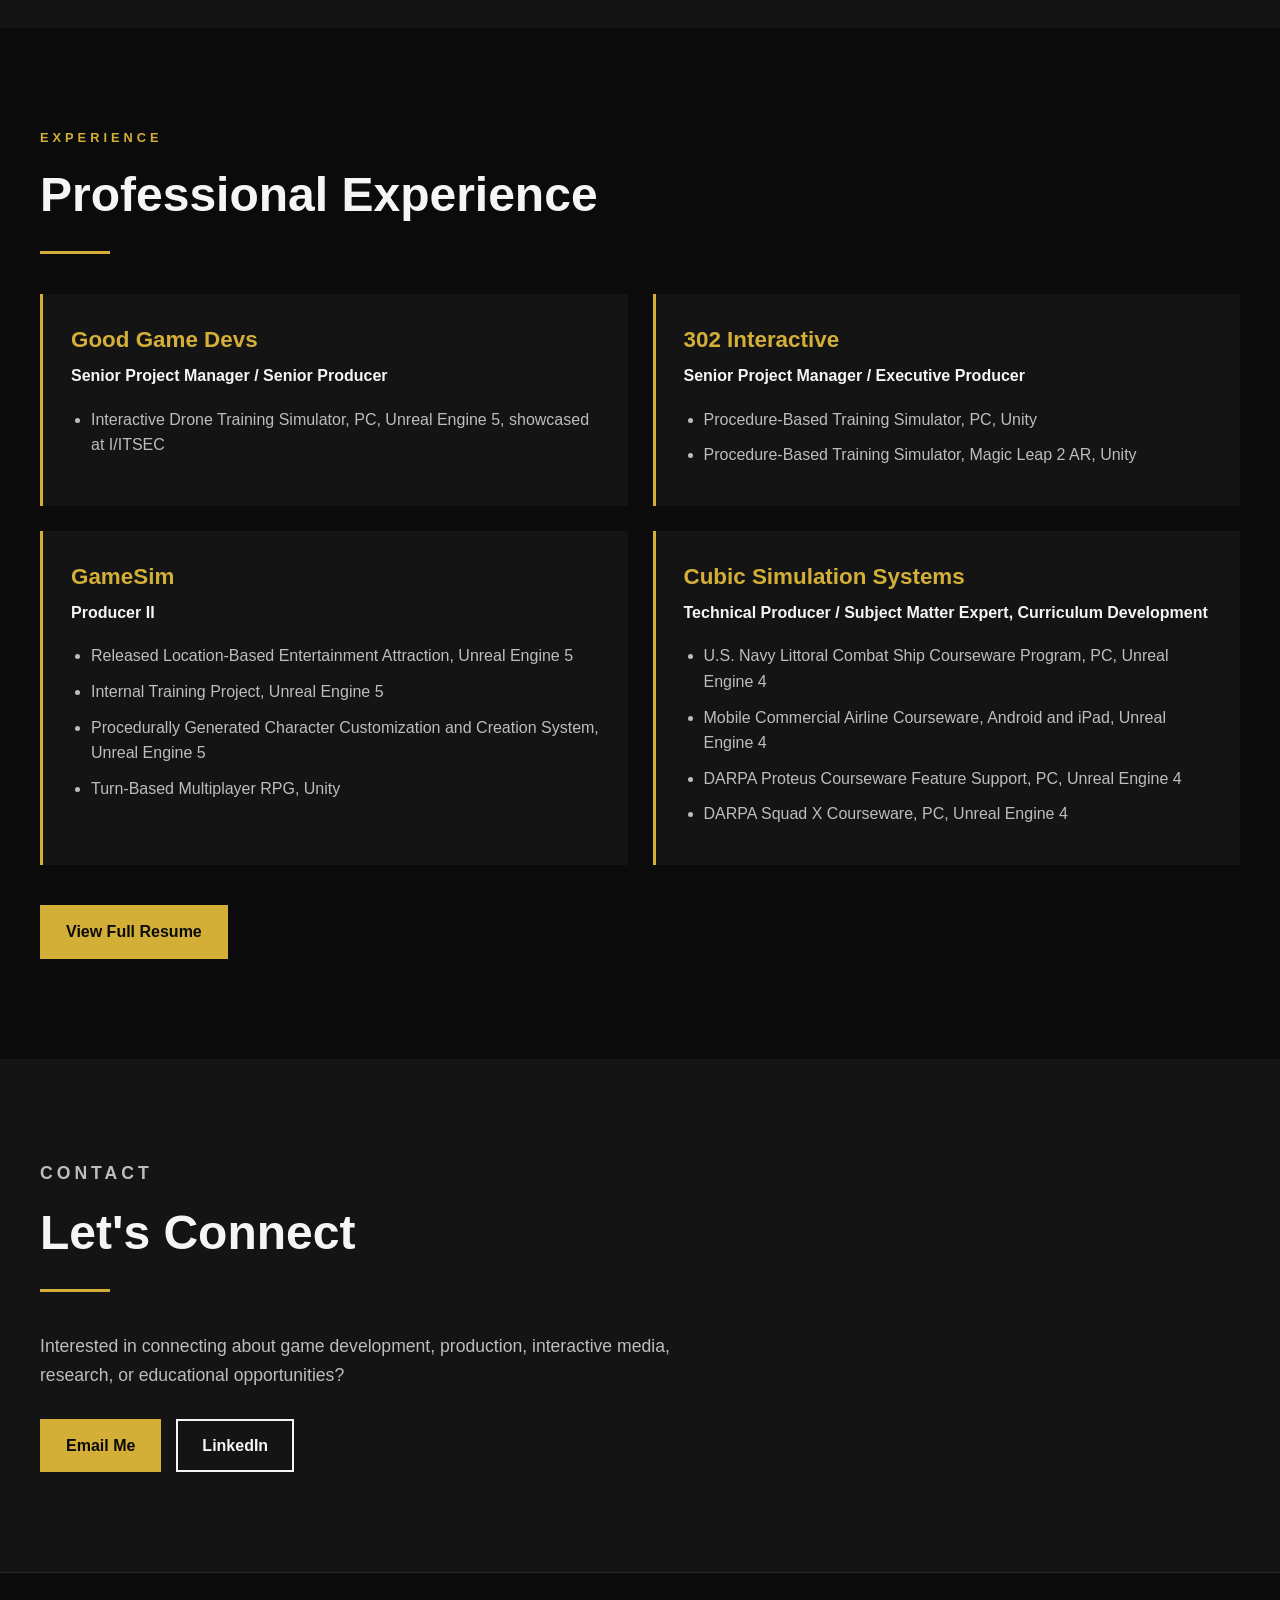
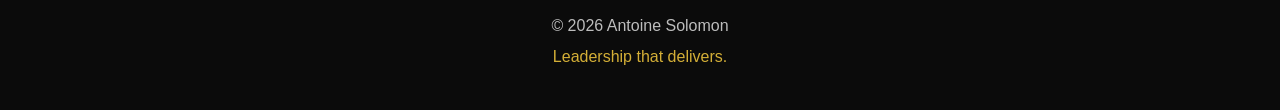
==== commit aa7e258c: "Update index.html" ====
--- a/index.html
+++ b/index.html
@@ -98,7 +98,7 @@
                 <div class="about-content">
 
                     <p>
-                        I'm a producer, game developer, and game designer with
+                        I'm a producer, game developer, and designer with
                         experience across games, interactive experiences, and
                         training simulations. My background includes production
                         management, product ownership, game development,
